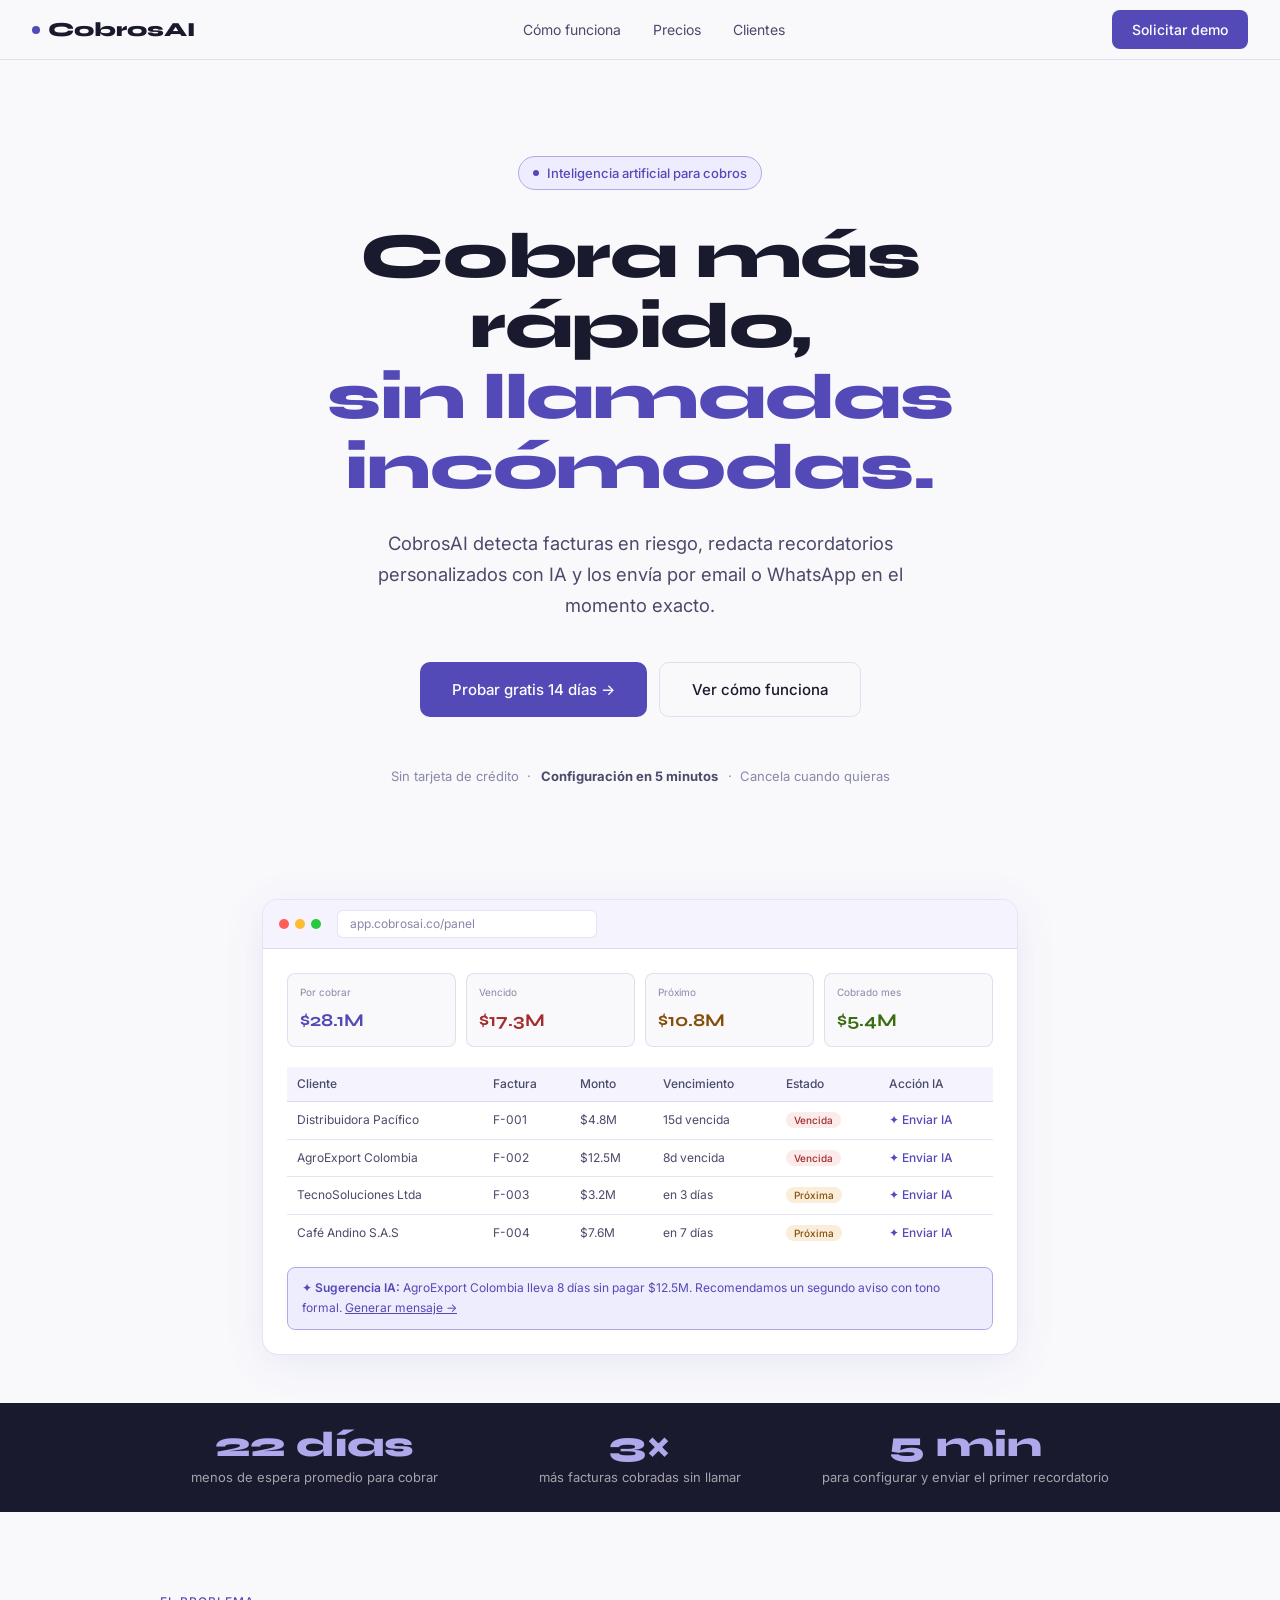
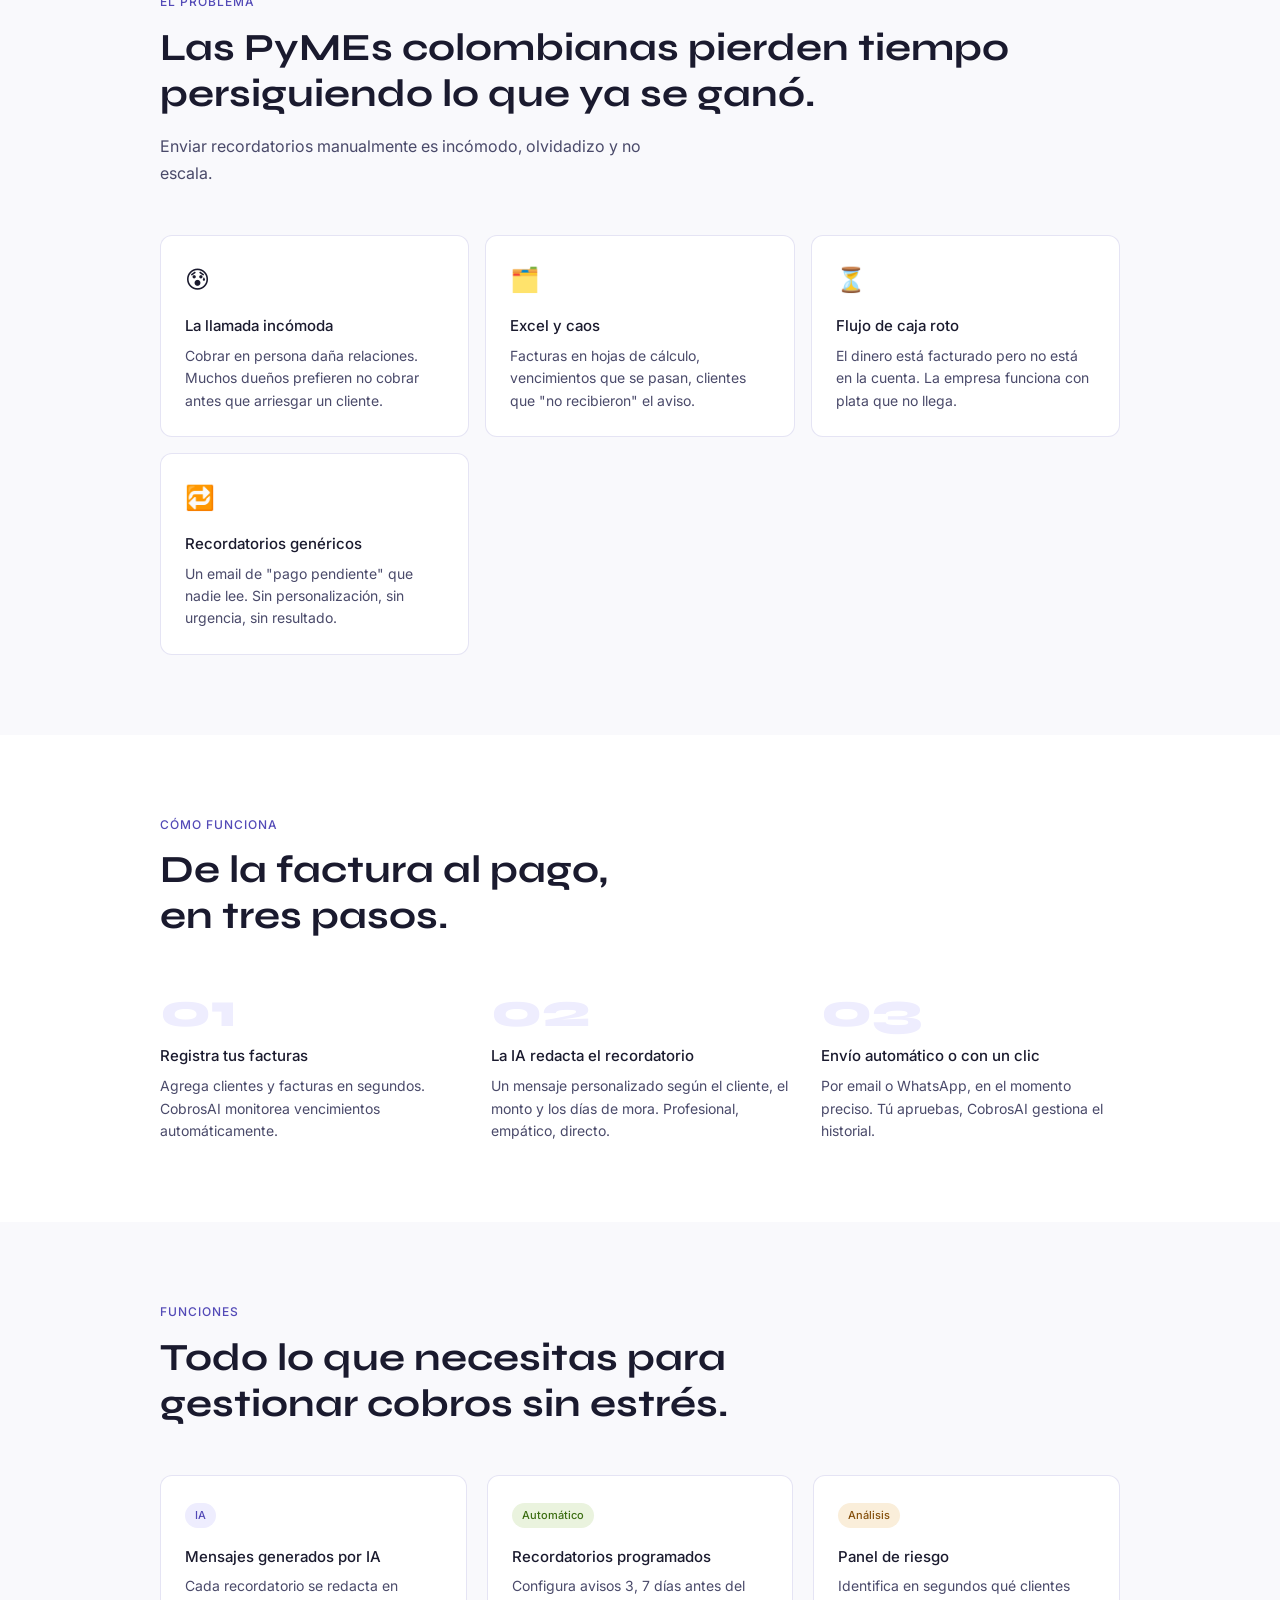
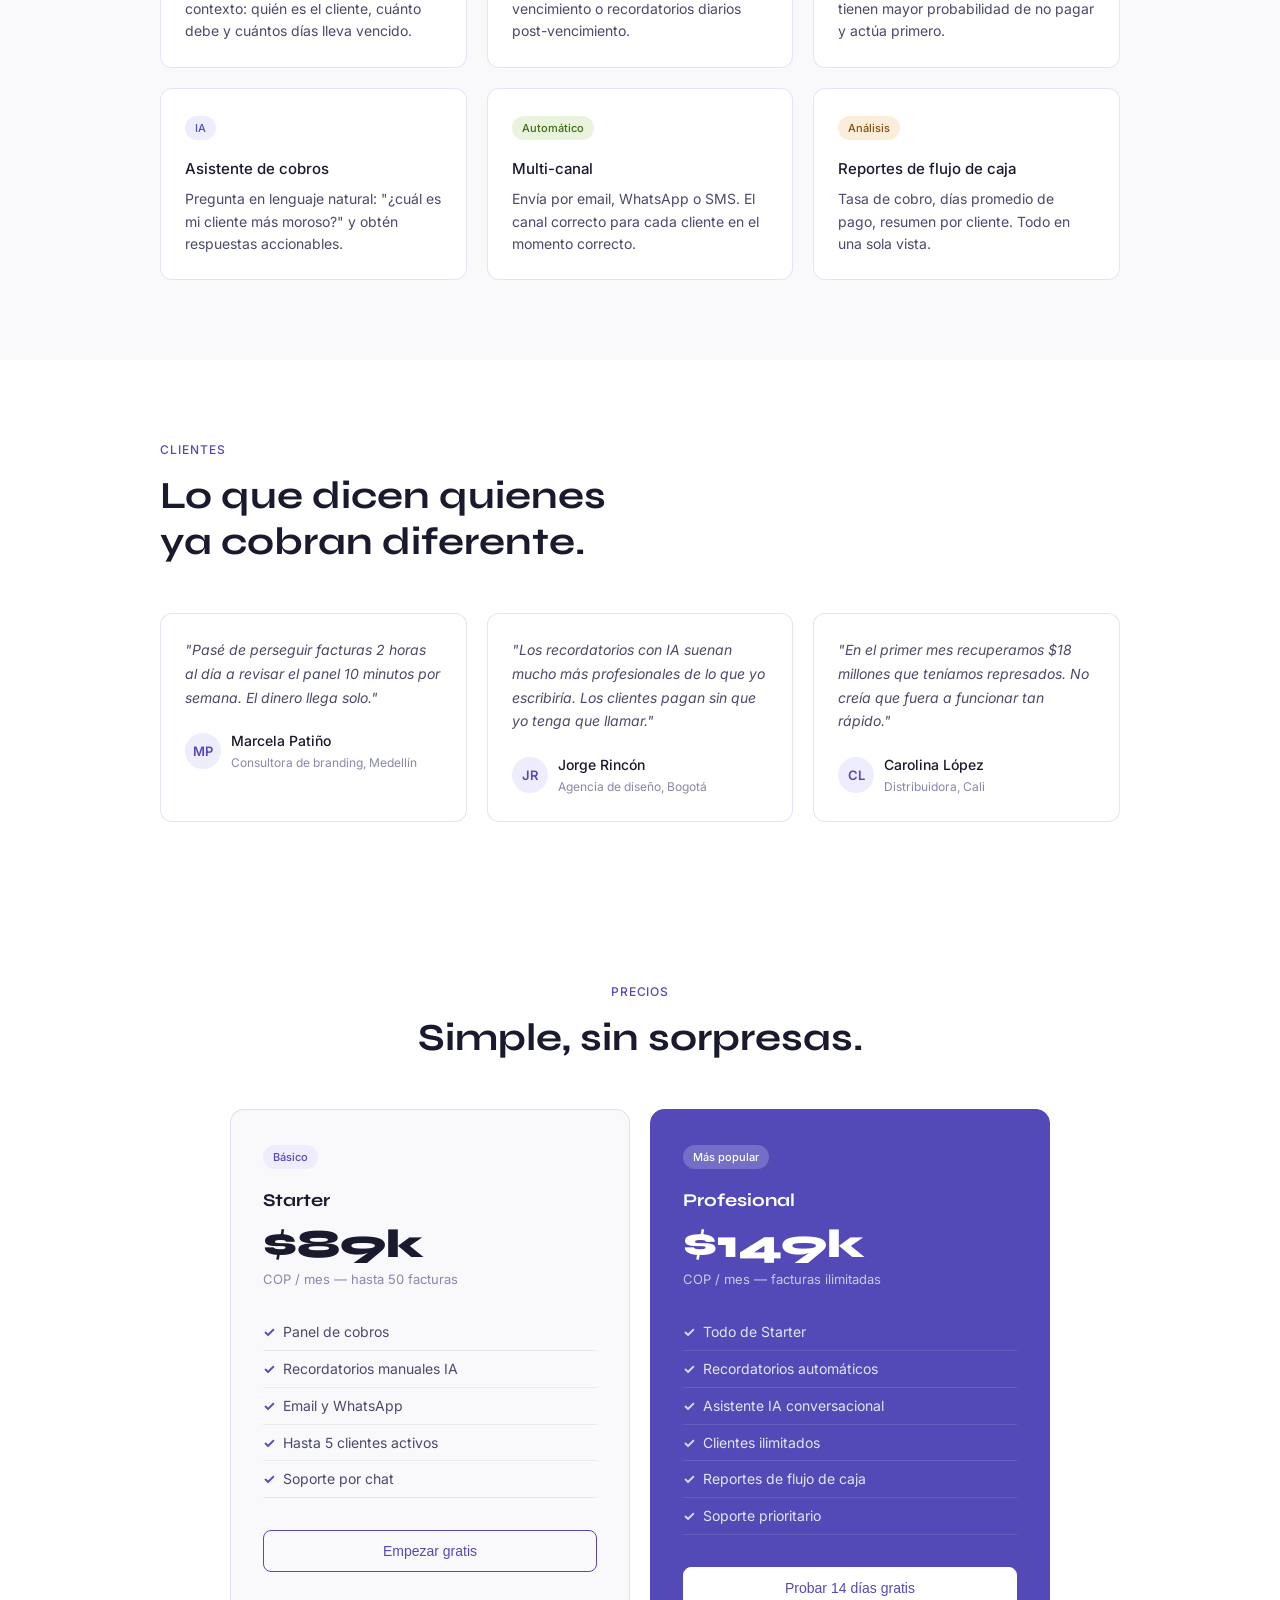
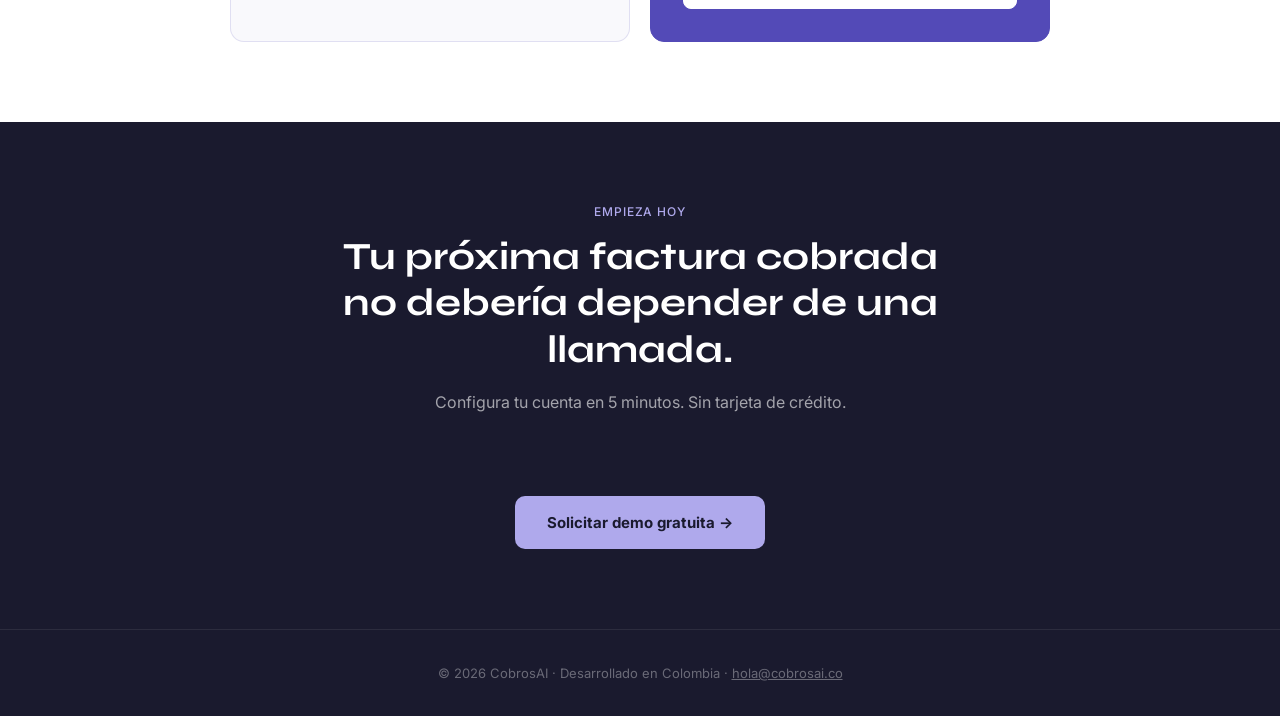
==== cobrosai-landing.html @ bd12a270 "Add files via upload" ====
<!DOCTYPE html>
<html lang="es">
<head>
<meta charset="UTF-8">
<meta name="viewport" content="width=device-width, initial-scale=1.0">
<title>CobrosAI — Cobra más rápido, sin llamadas incómodas</title>
<style>
  @import url('https://fonts.googleapis.com/css2?family=Syne:wght@400;700;800&family=Inter:wght@400;500&display=swap');

  :root {
    --ink: #1A1A2E;
    --ink-mid: #4A4A6A;
    --ink-light: #8888AA;
    --violet: #534AB7;
    --violet-light: #EEEDFE;
    --violet-mid: #AFA9EC;
    --danger: #A32D2D;
    --danger-light: #FCEBEB;
    --success: #3B6D11;
    --success-light: #EAF3DE;
    --warn: #854F0B;
    --warn-light: #FAEEDA;
    --bg: #F9F9FC;
    --white: #FFFFFF;
    --border: rgba(83,74,183,0.15);
  }

  *, *::before, *::after { box-sizing: border-box; margin: 0; padding: 0; }

  html { scroll-behavior: smooth; }

  body {
    font-family: 'Inter', system-ui, sans-serif;
    background: var(--bg);
    color: var(--ink);
    line-height: 1.7;
    font-size: 16px;
  }

  /* NAV */
  nav {
    position: sticky; top: 0; z-index: 50;
    background: rgba(249,249,252,0.92);
    backdrop-filter: blur(12px);
    border-bottom: 1px solid var(--border);
    padding: 0 2rem;
    display: flex; align-items: center; justify-content: space-between;
    height: 60px;
  }

  .nav-logo {
    font-family: 'Syne', sans-serif;
    font-weight: 800; font-size: 20px;
    color: var(--ink);
    display: flex; align-items: center; gap: 8px;
    text-decoration: none;
  }

  .nav-logo-dot {
    width: 8px; height: 8px;
    background: var(--violet);
    border-radius: 50%;
    display: inline-block;
  }

  .nav-links { display: flex; align-items: center; gap: 2rem; }
  .nav-links a { font-size: 14px; color: var(--ink-mid); text-decoration: none; transition: color .2s; }
  .nav-links a:hover { color: var(--violet); }

  .btn-nav {
    padding: 8px 20px;
    background: var(--violet);
    color: white;
    font-size: 14px; font-weight: 500;
    border: none; border-radius: 8px;
    cursor: pointer; text-decoration: none;
    transition: background .2s;
  }
  .btn-nav:hover { background: #3C3489; }

  /* HERO */
  .hero {
    max-width: 860px;
    margin: 0 auto;
    padding: 6rem 2rem 4rem;
    text-align: center;
  }

  .hero-eyebrow {
    display: inline-flex; align-items: center; gap: 8px;
    background: var(--violet-light);
    color: var(--violet);
    font-size: 13px; font-weight: 500;
    padding: 5px 14px;
    border-radius: 20px;
    margin-bottom: 2rem;
    border: 1px solid var(--violet-mid);
  }

  .hero-eyebrow span { width: 6px; height: 6px; background: var(--violet); border-radius: 50%; display: inline-block; }

  h1 {
    font-family: 'Syne', sans-serif;
    font-size: clamp(2.4rem, 5vw, 4rem);
    font-weight: 800;
    line-height: 1.1;
    color: var(--ink);
    margin-bottom: 1.5rem;
    letter-spacing: -0.02em;
  }

  h1 em {
    font-style: normal;
    color: var(--violet);
  }

  .hero-sub {
    font-size: 1.15rem;
    color: var(--ink-mid);
    max-width: 560px;
    margin: 0 auto 2.5rem;
    line-height: 1.7;
  }

  .hero-cta {
    display: flex; gap: 12px; justify-content: center; flex-wrap: wrap;
    margin-bottom: 3rem;
  }

  .btn-primary {
    padding: 14px 32px;
    background: var(--violet);
    color: white;
    font-size: 15px; font-weight: 500;
    border: none; border-radius: 10px;
    cursor: pointer; text-decoration: none;
    transition: background .2s, transform .1s;
    display: inline-flex; align-items: center; gap: 8px;
  }
  .btn-primary:hover { background: #3C3489; transform: translateY(-1px); }

  .btn-secondary {
    padding: 14px 32px;
    background: transparent;
    color: var(--ink);
    font-size: 15px; font-weight: 500;
    border: 1px solid var(--border);
    border-radius: 10px;
    cursor: pointer; text-decoration: none;
    transition: background .2s;
  }
  .btn-secondary:hover { background: var(--white); }

  .hero-social {
    font-size: 13px; color: var(--ink-light);
    display: flex; align-items: center; justify-content: center; gap: 6px;
  }

  .hero-social strong { color: var(--ink-mid); }

  /* STAT BAR */
  .stat-bar {
    background: var(--ink);
    color: white;
    padding: 1.5rem 2rem;
  }

  .stat-bar-inner {
    max-width: 960px; margin: 0 auto;
    display: grid; grid-template-columns: repeat(3, 1fr);
    gap: 1rem; text-align: center;
  }

  .stat-item {}

  .stat-number {
    font-family: 'Syne', sans-serif;
    font-size: 2.2rem; font-weight: 800;
    color: var(--violet-mid);
    line-height: 1;
  }

  .stat-label {
    font-size: 13px;
    color: rgba(255,255,255,0.6);
    margin-top: 4px;
  }

  /* PROBLEM */
  .section { padding: 5rem 2rem; }
  .section-inner { max-width: 960px; margin: 0 auto; }

  .section-tag {
    font-size: 12px; font-weight: 500;
    color: var(--violet);
    letter-spacing: .08em;
    text-transform: uppercase;
    margin-bottom: .75rem;
  }

  h2 {
    font-family: 'Syne', sans-serif;
    font-size: clamp(1.6rem, 3vw, 2.4rem);
    font-weight: 700; line-height: 1.2;
    color: var(--ink);
    margin-bottom: 1rem;
  }

  .section-sub {
    font-size: 1rem; color: var(--ink-mid);
    max-width: 520px;
    margin-bottom: 3rem;
  }

  .pain-grid {
    display: grid;
    grid-template-columns: repeat(auto-fit, minmax(260px, 1fr));
    gap: 1rem;
  }

  .pain-card {
    background: var(--white);
    border: 1px solid var(--border);
    border-radius: 12px;
    padding: 1.5rem;
  }

  .pain-icon {
    font-size: 1.5rem;
    margin-bottom: .75rem;
  }

  .pain-title {
    font-weight: 500; font-size: 15px;
    margin-bottom: .4rem;
  }

  .pain-text { font-size: 14px; color: var(--ink-mid); line-height: 1.6; }

  /* HOW IT WORKS */
  .how-bg { background: var(--white); }

  .steps {
    display: grid;
    grid-template-columns: repeat(auto-fit, minmax(200px, 1fr));
    gap: 2rem;
    counter-reset: step;
    margin-top: 3rem;
  }

  .step { position: relative; }

  .step-num {
    font-family: 'Syne', sans-serif;
    font-size: 3rem; font-weight: 800;
    color: var(--violet-light);
    line-height: 1;
    margin-bottom: .5rem;
  }

  .step-title {
    font-weight: 500; font-size: 15px;
    margin-bottom: .4rem;
  }

  .step-text { font-size: 14px; color: var(--ink-mid); line-height: 1.6; }

  /* FEATURES */
  .feature-grid {
    display: grid;
    grid-template-columns: repeat(auto-fit, minmax(280px, 1fr));
    gap: 1.25rem;
    margin-top: 3rem;
  }

  .feature-card {
    background: var(--white);
    border: 1px solid var(--border);
    border-radius: 12px;
    padding: 1.5rem;
    transition: border-color .2s;
  }

  .feature-card:hover { border-color: var(--violet-mid); }

  .feature-tag {
    display: inline-block;
    font-size: 11px; font-weight: 500;
    padding: 3px 10px;
    border-radius: 20px;
    margin-bottom: 1rem;
  }

  .tag-ai { background: var(--violet-light); color: var(--violet); }
  .tag-auto { background: var(--success-light); color: var(--success); }
  .tag-data { background: var(--warn-light); color: var(--warn); }

  .feature-title { font-weight: 500; font-size: 15px; margin-bottom: .4rem; }
  .feature-text { font-size: 14px; color: var(--ink-mid); line-height: 1.6; }

  /* PRICING */
  .pricing-bg { background: var(--white); }

  .pricing-grid {
    display: grid;
    grid-template-columns: repeat(auto-fit, minmax(260px, 1fr));
    gap: 1.25rem;
    max-width: 820px;
    margin: 3rem auto 0;
  }

  .price-card {
    background: var(--bg);
    border: 1px solid var(--border);
    border-radius: 14px;
    padding: 2rem;
  }

  .price-card.featured {
    background: var(--violet);
    border-color: var(--violet);
    color: white;
  }

  .price-badge {
    font-size: 11px; font-weight: 500;
    background: var(--violet-light);
    color: var(--violet);
    padding: 3px 10px;
    border-radius: 20px;
    display: inline-block;
    margin-bottom: 1rem;
  }

  .price-card.featured .price-badge {
    background: rgba(255,255,255,0.2);
    color: white;
  }

  .price-name { font-family: 'Syne', sans-serif; font-weight: 700; font-size: 18px; margin-bottom: .5rem; }

  .price-amount {
    font-family: 'Syne', sans-serif;
    font-size: 2.5rem; font-weight: 800;
    line-height: 1; margin-bottom: .25rem;
  }

  .price-period { font-size: 13px; color: var(--ink-light); margin-bottom: 1.5rem; }
  .price-card.featured .price-period { color: rgba(255,255,255,0.7); }

  .price-features { list-style: none; margin-bottom: 2rem; }
  .price-features li {
    font-size: 14px; padding: 6px 0;
    border-bottom: 1px solid rgba(0,0,0,0.06);
    display: flex; align-items: center; gap: 8px;
    color: var(--ink-mid);
  }
  .price-card.featured .price-features li { color: rgba(255,255,255,0.85); border-color: rgba(255,255,255,0.1); }
  .price-features li::before { content: "✓"; color: var(--violet); font-weight: 700; }
  .price-card.featured .price-features li::before { color: rgba(255,255,255,0.8); }

  .btn-price {
    width: 100%;
    padding: 12px;
    font-size: 14px; font-weight: 500;
    border-radius: 8px;
    border: 1px solid var(--violet);
    background: transparent;
    color: var(--violet);
    cursor: pointer;
    transition: all .2s;
  }
  .btn-price:hover { background: var(--violet); color: white; }
  .price-card.featured .btn-price {
    background: white; color: var(--violet);
    border-color: white;
  }
  .price-card.featured .btn-price:hover { background: var(--violet-light); }

  /* TESTIMONIALS */
  .testi-grid {
    display: grid;
    grid-template-columns: repeat(auto-fit, minmax(280px, 1fr));
    gap: 1.25rem;
    margin-top: 3rem;
  }

  .testi-card {
    background: var(--white);
    border: 1px solid var(--border);
    border-radius: 12px;
    padding: 1.5rem;
  }

  .testi-text {
    font-size: 14px;
    color: var(--ink-mid);
    line-height: 1.7;
    margin-bottom: 1.25rem;
    font-style: italic;
  }

  .testi-author { display: flex; align-items: center; gap: 10px; }

  .testi-avatar {
    width: 36px; height: 36px;
    border-radius: 50%;
    background: var(--violet-light);
    color: var(--violet);
    display: flex; align-items: center; justify-content: center;
    font-size: 13px; font-weight: 600;
    flex-shrink: 0;
  }

  .testi-name { font-size: 14px; font-weight: 500; }
  .testi-role { font-size: 12px; color: var(--ink-light); }

  /* CTA FINAL */
  .cta-section {
    background: var(--ink);
    color: white;
    text-align: center;
    padding: 5rem 2rem;
  }

  .cta-section h2 { color: white; }

  .cta-section .section-sub { color: rgba(255,255,255,0.6); max-width: 480px; margin-left: auto; margin-right: auto; }

  .cta-section .btn-primary {
    background: var(--violet-mid);
    color: var(--ink);
    font-weight: 700;
    margin-top: 2rem;
  }

  .cta-section .btn-primary:hover { background: white; }

  /* FOOTER */
  footer {
    background: var(--ink);
    border-top: 1px solid rgba(255,255,255,0.08);
    padding: 2rem;
    text-align: center;
    font-size: 13px;
    color: rgba(255,255,255,0.35);
  }

  /* DASHBOARD PREVIEW */
  .preview-box {
    background: var(--white);
    border: 1px solid var(--border);
    border-radius: 16px;
    overflow: hidden;
    margin: 3rem auto 0;
    max-width: 780px;
    box-shadow: 0 8px 40px rgba(83,74,183,0.10);
  }

  .preview-topbar {
    background: #F4F3FE;
    padding: 10px 16px;
    display: flex; gap: 6px; align-items: center;
    border-bottom: 1px solid var(--border);
  }

  .dot { width: 10px; height: 10px; border-radius: 50%; }
  .dot-r { background: #FF5F57; }
  .dot-y { background: #FEBC2E; }
  .dot-g { background: #28C840; }

  .preview-url {
    margin-left: 10px;
    background: white;
    border: 1px solid var(--border);
    border-radius: 6px;
    padding: 3px 12px;
    font-size: 12px;
    color: var(--ink-light);
    flex: 1; max-width: 260px;
  }

  .preview-body { padding: 1.5rem; }

  .preview-metrics {
    display: grid; grid-template-columns: repeat(4, 1fr); gap: 10px; margin-bottom: 1.25rem;
  }

  .pm {
    background: #F9F9FC;
    border: 1px solid var(--border);
    border-radius: 8px;
    padding: 10px 12px;
  }

  .pm-label { font-size: 10px; color: var(--ink-light); margin-bottom: 4px; }
  .pm-value { font-size: 18px; font-weight: 700; font-family: 'Syne', sans-serif; }

  .pm-value.v { color: var(--danger); }
  .pm-value.w { color: var(--warn); }
  .pm-value.s { color: var(--success); }
  .pm-value.p { color: var(--violet); }

  .preview-table { width: 100%; border-collapse: collapse; font-size: 12px; }
  .preview-table th { background: #F4F3FE; padding: 7px 10px; text-align: left; font-weight: 500; color: var(--ink-mid); border-bottom: 1px solid var(--border); }
  .preview-table td { padding: 8px 10px; border-bottom: 1px solid var(--border); color: var(--ink-mid); }
  .preview-table tr:last-child td { border-bottom: none; }

  .pbadge { padding: 2px 8px; border-radius: 20px; font-size: 10px; font-weight: 500; }
  .pbadge.r { background: var(--danger-light); color: var(--danger); }
  .pbadge.w { background: var(--warn-light); color: var(--warn); }
  .pbadge.s { background: var(--success-light); color: var(--success); }
  .pbadge.v { background: var(--violet-light); color: var(--violet); }

  .preview-ai {
    margin-top: 1rem;
    background: var(--violet-light);
    border: 1px solid var(--violet-mid);
    border-radius: 8px;
    padding: 10px 14px;
    font-size: 12px;
    color: var(--violet);
  }

  .preview-ai strong { font-weight: 600; }

  @media (max-width: 600px) {
    .nav-links { display: none; }
    .preview-metrics { grid-template-columns: repeat(2, 1fr); }
    .stat-bar-inner { grid-template-columns: 1fr; gap: 2rem; }
  }
</style>
</head>
<body>

<nav>
  <a href="#" class="nav-logo"><span class="nav-logo-dot"></span> CobrosAI</a>
  <div class="nav-links">
    <a href="#como-funciona">Cómo funciona</a>
    <a href="#precios">Precios</a>
    <a href="#testimonios">Clientes</a>
  </div>
  <a href="#demo" class="btn-nav">Solicitar demo</a>
</nav>

<section class="hero">
  <div class="hero-eyebrow"><span></span> Inteligencia artificial para cobros</div>
  <h1>Cobra más rápido,<br><em>sin llamadas incómodas.</em></h1>
  <p class="hero-sub">CobrosAI detecta facturas en riesgo, redacta recordatorios personalizados con IA y los envía por email o WhatsApp en el momento exacto.</p>
  <div class="hero-cta">
    <a href="#demo" class="btn-primary">Probar gratis 14 días →</a>
    <a href="#como-funciona" class="btn-secondary">Ver cómo funciona</a>
  </div>
  <div class="hero-social">Sin tarjeta de crédito &nbsp;·&nbsp; <strong>Configuración en 5 minutos</strong> &nbsp;·&nbsp; Cancela cuando quieras</div>
</section>

<!-- DASHBOARD PREVIEW -->
<div style="max-width:820px;margin:0 auto;padding:0 2rem 3rem;">
  <div class="preview-box">
    <div class="preview-topbar">
      <div class="dot dot-r"></div>
      <div class="dot dot-y"></div>
      <div class="dot dot-g"></div>
      <div class="preview-url">app.cobrosai.co/panel</div>
    </div>
    <div class="preview-body">
      <div class="preview-metrics">
        <div class="pm"><div class="pm-label">Por cobrar</div><div class="pm-value p">$28.1M</div></div>
        <div class="pm"><div class="pm-label">Vencido</div><div class="pm-value v">$17.3M</div></div>
        <div class="pm"><div class="pm-label">Próximo</div><div class="pm-value w">$10.8M</div></div>
        <div class="pm"><div class="pm-label">Cobrado mes</div><div class="pm-value s">$5.4M</div></div>
      </div>
      <table class="preview-table">
        <thead><tr><th>Cliente</th><th>Factura</th><th>Monto</th><th>Vencimiento</th><th>Estado</th><th>Acción IA</th></tr></thead>
        <tbody>
          <tr><td>Distribuidora Pacífico</td><td>F-001</td><td>$4.8M</td><td>15d vencida</td><td><span class="pbadge r">Vencida</span></td><td style="color:#534AB7;font-weight:500">✦ Enviar IA</td></tr>
          <tr><td>AgroExport Colombia</td><td>F-002</td><td>$12.5M</td><td>8d vencida</td><td><span class="pbadge r">Vencida</span></td><td style="color:#534AB7;font-weight:500">✦ Enviar IA</td></tr>
          <tr><td>TecnoSoluciones Ltda</td><td>F-003</td><td>$3.2M</td><td>en 3 días</td><td><span class="pbadge w">Próxima</span></td><td style="color:#534AB7;font-weight:500">✦ Enviar IA</td></tr>
          <tr><td>Café Andino S.A.S</td><td>F-004</td><td>$7.6M</td><td>en 7 días</td><td><span class="pbadge w">Próxima</span></td><td style="color:#534AB7;font-weight:500">✦ Enviar IA</td></tr>
        </tbody>
      </table>
      <div class="preview-ai"><strong>✦ Sugerencia IA:</strong> AgroExport Colombia lleva 8 días sin pagar $12.5M. Recomendamos un segundo aviso con tono formal. <span style="text-decoration:underline;cursor:pointer">Generar mensaje →</span></div>
    </div>
  </div>
</div>

<!-- STAT BAR -->
<div class="stat-bar">
  <div class="stat-bar-inner">
    <div class="stat-item">
      <div class="stat-number">22 días</div>
      <div class="stat-label">menos de espera promedio para cobrar</div>
    </div>
    <div class="stat-item">
      <div class="stat-number">3×</div>
      <div class="stat-label">más facturas cobradas sin llamar</div>
    </div>
    <div class="stat-item">
      <div class="stat-number">5 min</div>
      <div class="stat-label">para configurar y enviar el primer recordatorio</div>
    </div>
  </div>
</div>

<!-- PROBLEMA -->
<section class="section">
  <div class="section-inner">
    <div class="section-tag">El problema</div>
    <h2>Las PyMEs colombianas pierden tiempo<br>persiguiendo lo que ya se ganó.</h2>
    <p class="section-sub">Enviar recordatorios manualmente es incómodo, olvidadizo y no escala.</p>
    <div class="pain-grid">
      <div class="pain-card">
        <div class="pain-icon">😰</div>
        <div class="pain-title">La llamada incómoda</div>
        <div class="pain-text">Cobrar en persona daña relaciones. Muchos dueños prefieren no cobrar antes que arriesgar un cliente.</div>
      </div>
      <div class="pain-card">
        <div class="pain-icon">🗂️</div>
        <div class="pain-title">Excel y caos</div>
        <div class="pain-text">Facturas en hojas de cálculo, vencimientos que se pasan, clientes que "no recibieron" el aviso.</div>
      </div>
      <div class="pain-card">
        <div class="pain-icon">⏳</div>
        <div class="pain-title">Flujo de caja roto</div>
        <div class="pain-text">El dinero está facturado pero no está en la cuenta. La empresa funciona con plata que no llega.</div>
      </div>
      <div class="pain-card">
        <div class="pain-icon">🔁</div>
        <div class="pain-title">Recordatorios genéricos</div>
        <div class="pain-text">Un email de "pago pendiente" que nadie lee. Sin personalización, sin urgencia, sin resultado.</div>
      </div>
    </div>
  </div>
</section>

<!-- CÓMO FUNCIONA -->
<section class="section how-bg" id="como-funciona">
  <div class="section-inner">
    <div class="section-tag">Cómo funciona</div>
    <h2>De la factura al pago,<br>en tres pasos.</h2>
    <div class="steps">
      <div class="step">
        <div class="step-num">01</div>
        <div class="step-title">Registra tus facturas</div>
        <div class="step-text">Agrega clientes y facturas en segundos. CobrosAI monitorea vencimientos automáticamente.</div>
      </div>
      <div class="step">
        <div class="step-num">02</div>
        <div class="step-title">La IA redacta el recordatorio</div>
        <div class="step-text">Un mensaje personalizado según el cliente, el monto y los días de mora. Profesional, empático, directo.</div>
      </div>
      <div class="step">
        <div class="step-num">03</div>
        <div class="step-title">Envío automático o con un clic</div>
        <div class="step-text">Por email o WhatsApp, en el momento preciso. Tú apruebas, CobrosAI gestiona el historial.</div>
      </div>
    </div>
  </div>
</section>

<!-- FEATURES -->
<section class="section">
  <div class="section-inner">
    <div class="section-tag">Funciones</div>
    <h2>Todo lo que necesitas para<br>gestionar cobros sin estrés.</h2>
    <div class="feature-grid">
      <div class="feature-card">
        <span class="feature-tag tag-ai">IA</span>
        <div class="feature-title">Mensajes generados por IA</div>
        <div class="feature-text">Cada recordatorio se redacta en contexto: quién es el cliente, cuánto debe y cuántos días lleva vencido.</div>
      </div>
      <div class="feature-card">
        <span class="feature-tag tag-auto">Automático</span>
        <div class="feature-title">Recordatorios programados</div>
        <div class="feature-text">Configura avisos 3, 7 días antes del vencimiento o recordatorios diarios post-vencimiento.</div>
      </div>
      <div class="feature-card">
        <span class="feature-tag tag-data">Análisis</span>
        <div class="feature-title">Panel de riesgo</div>
        <div class="feature-text">Identifica en segundos qué clientes tienen mayor probabilidad de no pagar y actúa primero.</div>
      </div>
      <div class="feature-card">
        <span class="feature-tag tag-ai">IA</span>
        <div class="feature-title">Asistente de cobros</div>
        <div class="feature-text">Pregunta en lenguaje natural: "¿cuál es mi cliente más moroso?" y obtén respuestas accionables.</div>
      </div>
      <div class="feature-card">
        <span class="feature-tag tag-auto">Automático</span>
        <div class="feature-title">Multi-canal</div>
        <div class="feature-text">Envía por email, WhatsApp o SMS. El canal correcto para cada cliente en el momento correcto.</div>
      </div>
      <div class="feature-card">
        <span class="feature-tag tag-data">Análisis</span>
        <div class="feature-title">Reportes de flujo de caja</div>
        <div class="feature-text">Tasa de cobro, días promedio de pago, resumen por cliente. Todo en una sola vista.</div>
      </div>
    </div>
  </div>
</section>

<!-- TESTIMONIALS -->
<section class="section how-bg" id="testimonios">
  <div class="section-inner">
    <div class="section-tag">Clientes</div>
    <h2>Lo que dicen quienes<br>ya cobran diferente.</h2>
    <div class="testi-grid">
      <div class="testi-card">
        <div class="testi-text">"Pasé de perseguir facturas 2 horas al día a revisar el panel 10 minutos por semana. El dinero llega solo."</div>
        <div class="testi-author">
          <div class="testi-avatar">MP</div>
          <div>
            <div class="testi-name">Marcela Patiño</div>
            <div class="testi-role">Consultora de branding, Medellín</div>
          </div>
        </div>
      </div>
      <div class="testi-card">
        <div class="testi-text">"Los recordatorios con IA suenan mucho más profesionales de lo que yo escribiría. Los clientes pagan sin que yo tenga que llamar."</div>
        <div class="testi-author">
          <div class="testi-avatar">JR</div>
          <div>
            <div class="testi-name">Jorge Rincón</div>
            <div class="testi-role">Agencia de diseño, Bogotá</div>
          </div>
        </div>
      </div>
      <div class="testi-card">
        <div class="testi-text">"En el primer mes recuperamos $18 millones que teníamos represados. No creía que fuera a funcionar tan rápido."</div>
        <div class="testi-author">
          <div class="testi-avatar">CL</div>
          <div>
            <div class="testi-name">Carolina López</div>
            <div class="testi-role">Distribuidora, Cali</div>
          </div>
        </div>
      </div>
    </div>
  </div>
</section>

<!-- PRECIOS -->
<section class="section pricing-bg" id="precios">
  <div class="section-inner">
    <div class="section-tag" style="text-align:center">Precios</div>
    <h2 style="text-align:center">Simple, sin sorpresas.</h2>
    <div class="pricing-grid">
      <div class="price-card">
        <div class="price-badge">Básico</div>
        <div class="price-name">Starter</div>
        <div class="price-amount">$89k</div>
        <div class="price-period">COP / mes — hasta 50 facturas</div>
        <ul class="price-features">
          <li>Panel de cobros</li>
          <li>Recordatorios manuales IA</li>
          <li>Email y WhatsApp</li>
          <li>Hasta 5 clientes activos</li>
          <li>Soporte por chat</li>
        </ul>
        <button class="btn-price">Empezar gratis</button>
      </div>
      <div class="price-card featured">
        <div class="price-badge">Más popular</div>
        <div class="price-name">Profesional</div>
        <div class="price-amount">$149k</div>
        <div class="price-period">COP / mes — facturas ilimitadas</div>
        <ul class="price-features">
          <li>Todo de Starter</li>
          <li>Recordatorios automáticos</li>
          <li>Asistente IA conversacional</li>
          <li>Clientes ilimitados</li>
          <li>Reportes de flujo de caja</li>
          <li>Soporte prioritario</li>
        </ul>
        <button class="btn-price">Probar 14 días gratis</button>
      </div>
    </div>
  </div>
</section>

<!-- CTA FINAL -->
<section class="cta-section" id="demo">
  <div style="max-width:600px;margin:0 auto">
    <div class="section-tag" style="color:var(--violet-mid)">Empieza hoy</div>
    <h2>Tu próxima factura cobrada<br>no debería depender de una llamada.</h2>
    <p class="section-sub">Configura tu cuenta en 5 minutos. Sin tarjeta de crédito.</p>
    <a href="mailto:hola@cobrosai.co?subject=Solicitud de demo CobrosAI" class="btn-primary" style="margin-top:2rem;display:inline-flex">Solicitar demo gratuita →</a>
  </div>
</section>

<footer>
  &copy; 2026 CobrosAI · Desarrollado en Colombia · <a href="mailto:hola@cobrosai.co" style="color:inherit">hola@cobrosai.co</a>
</footer>

</body>
</html>
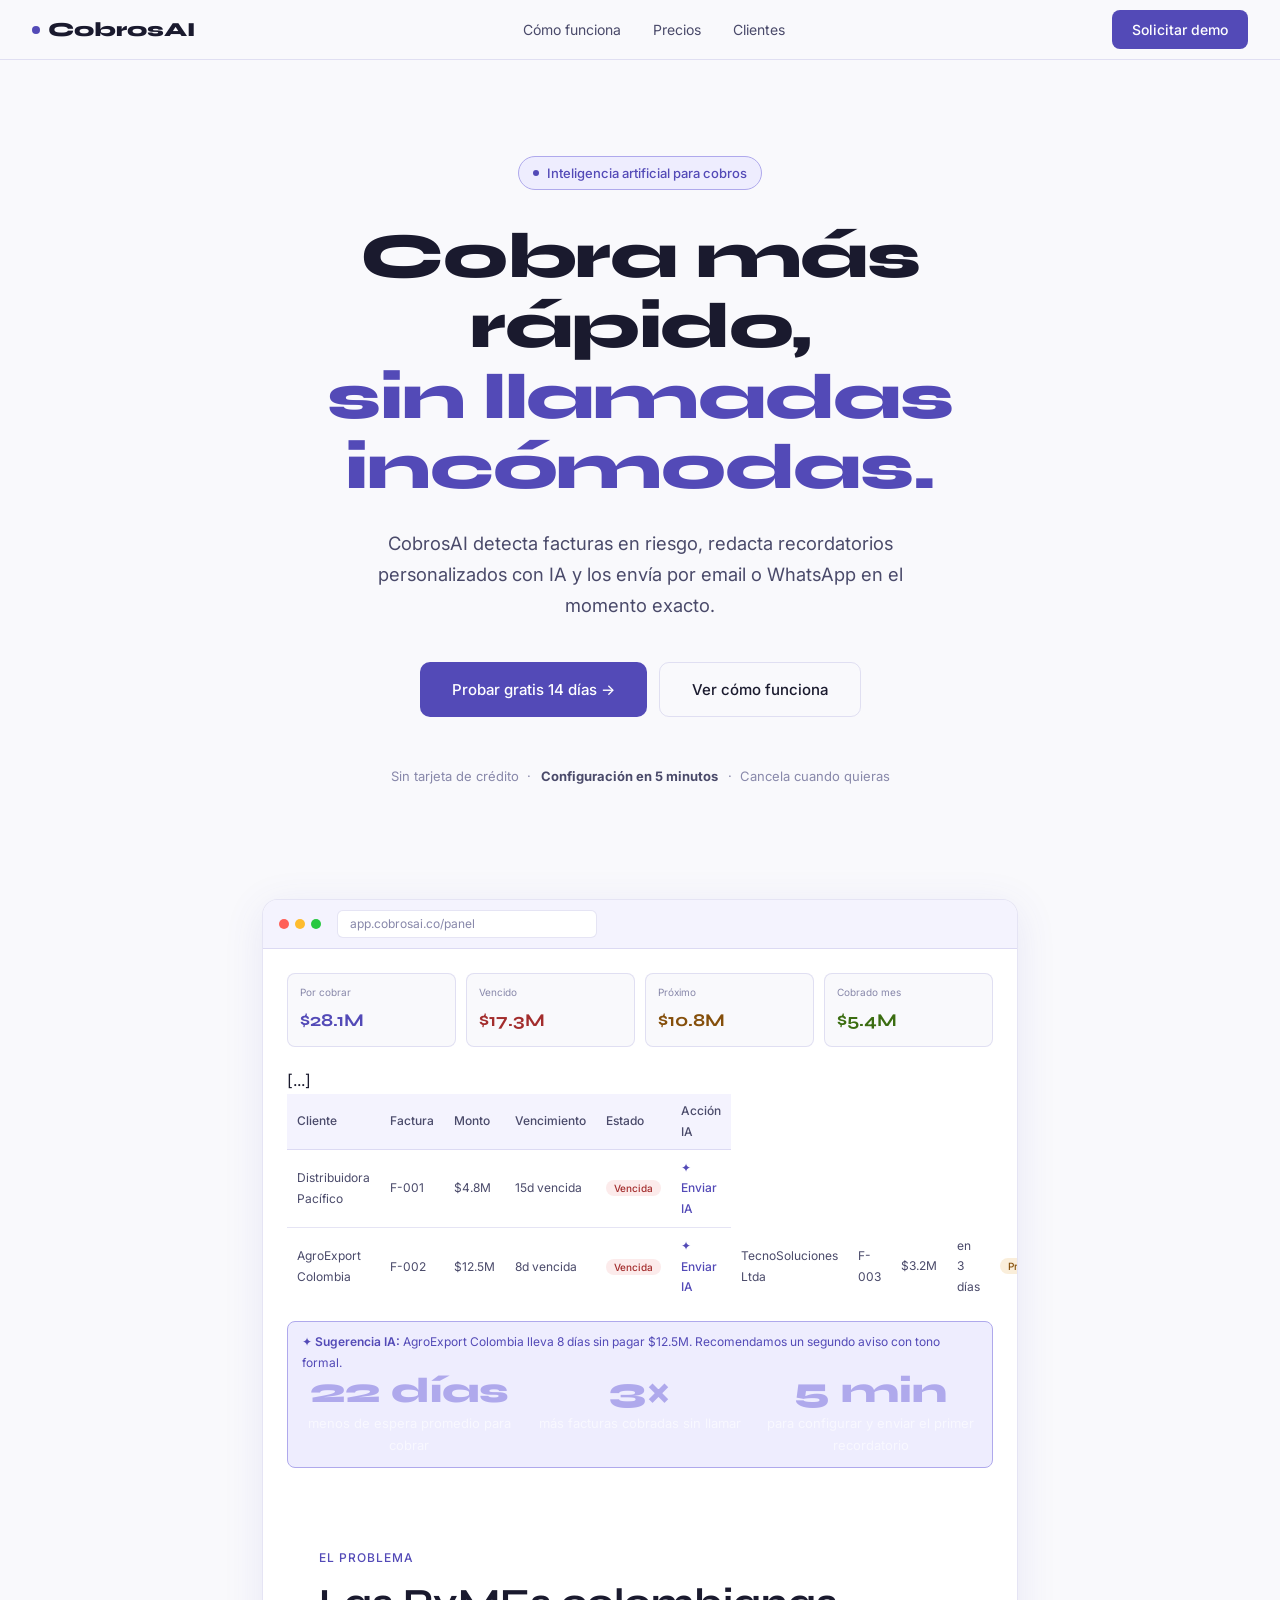
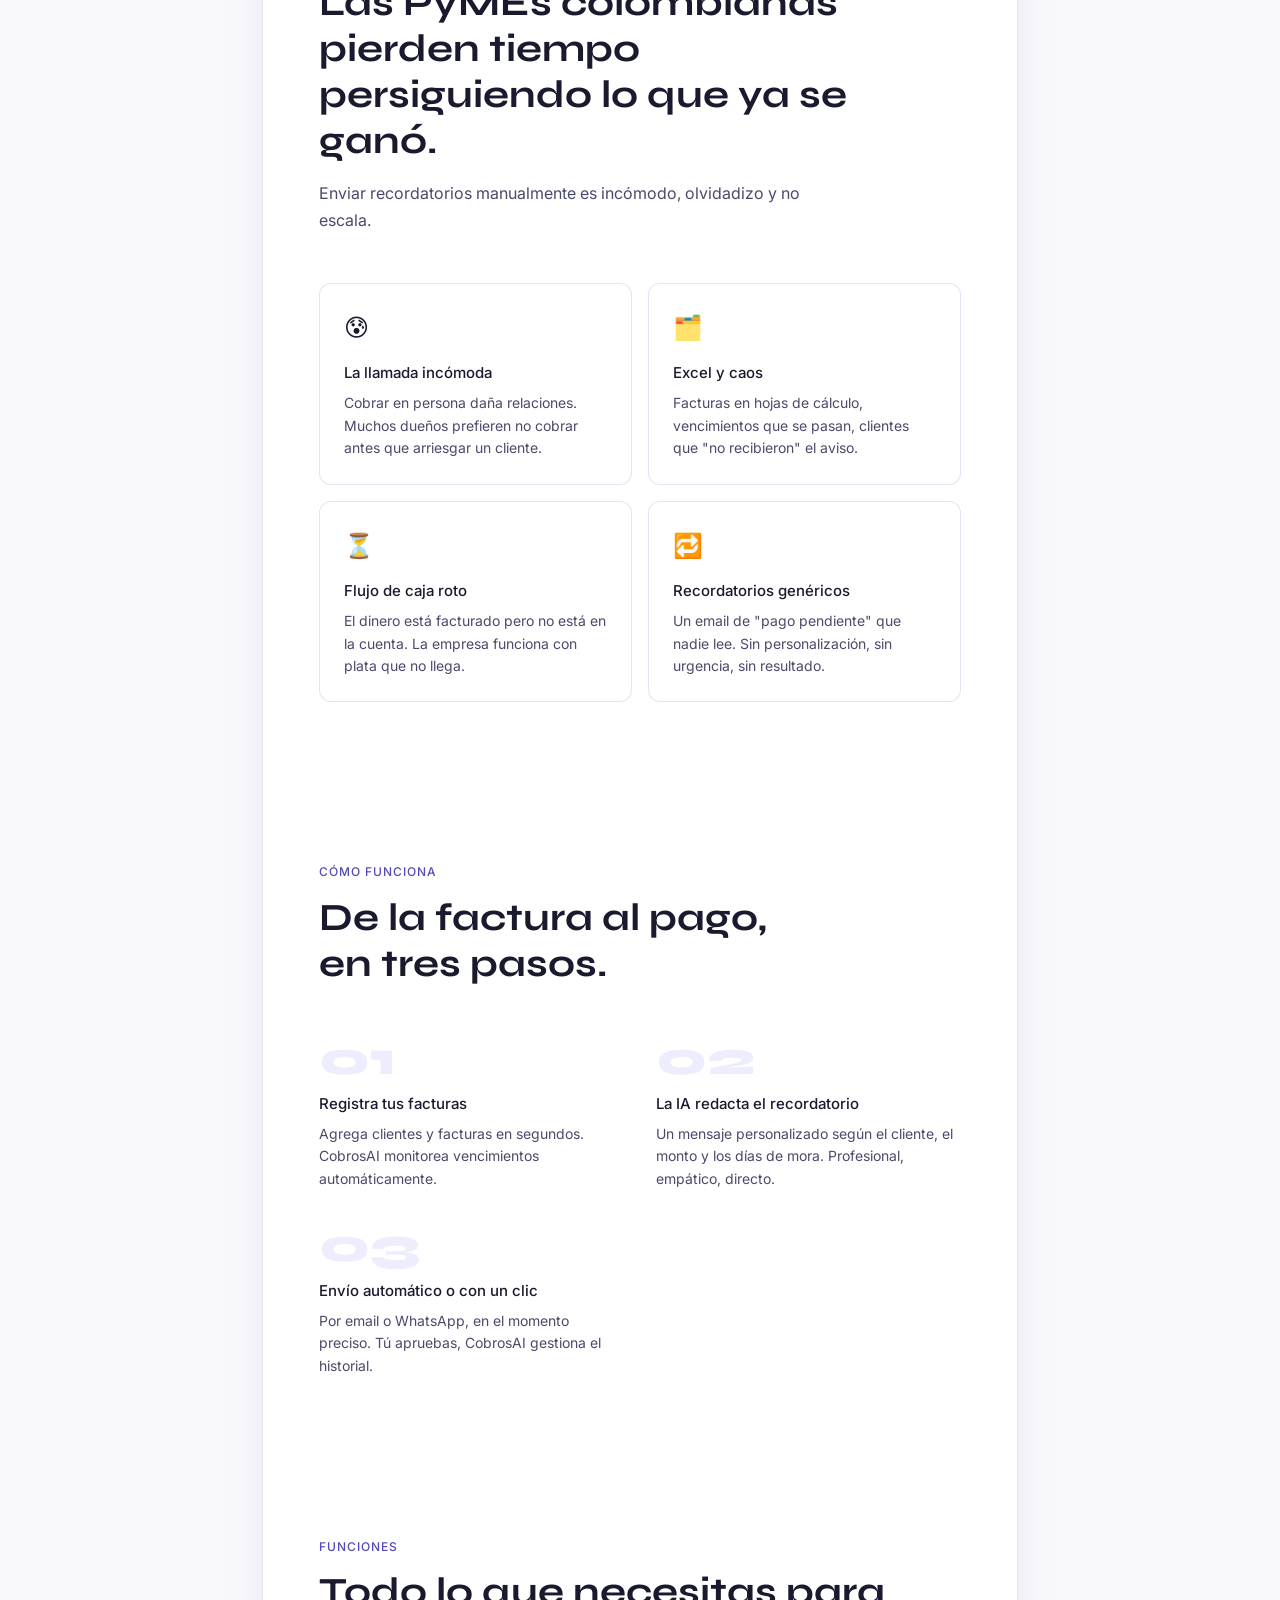
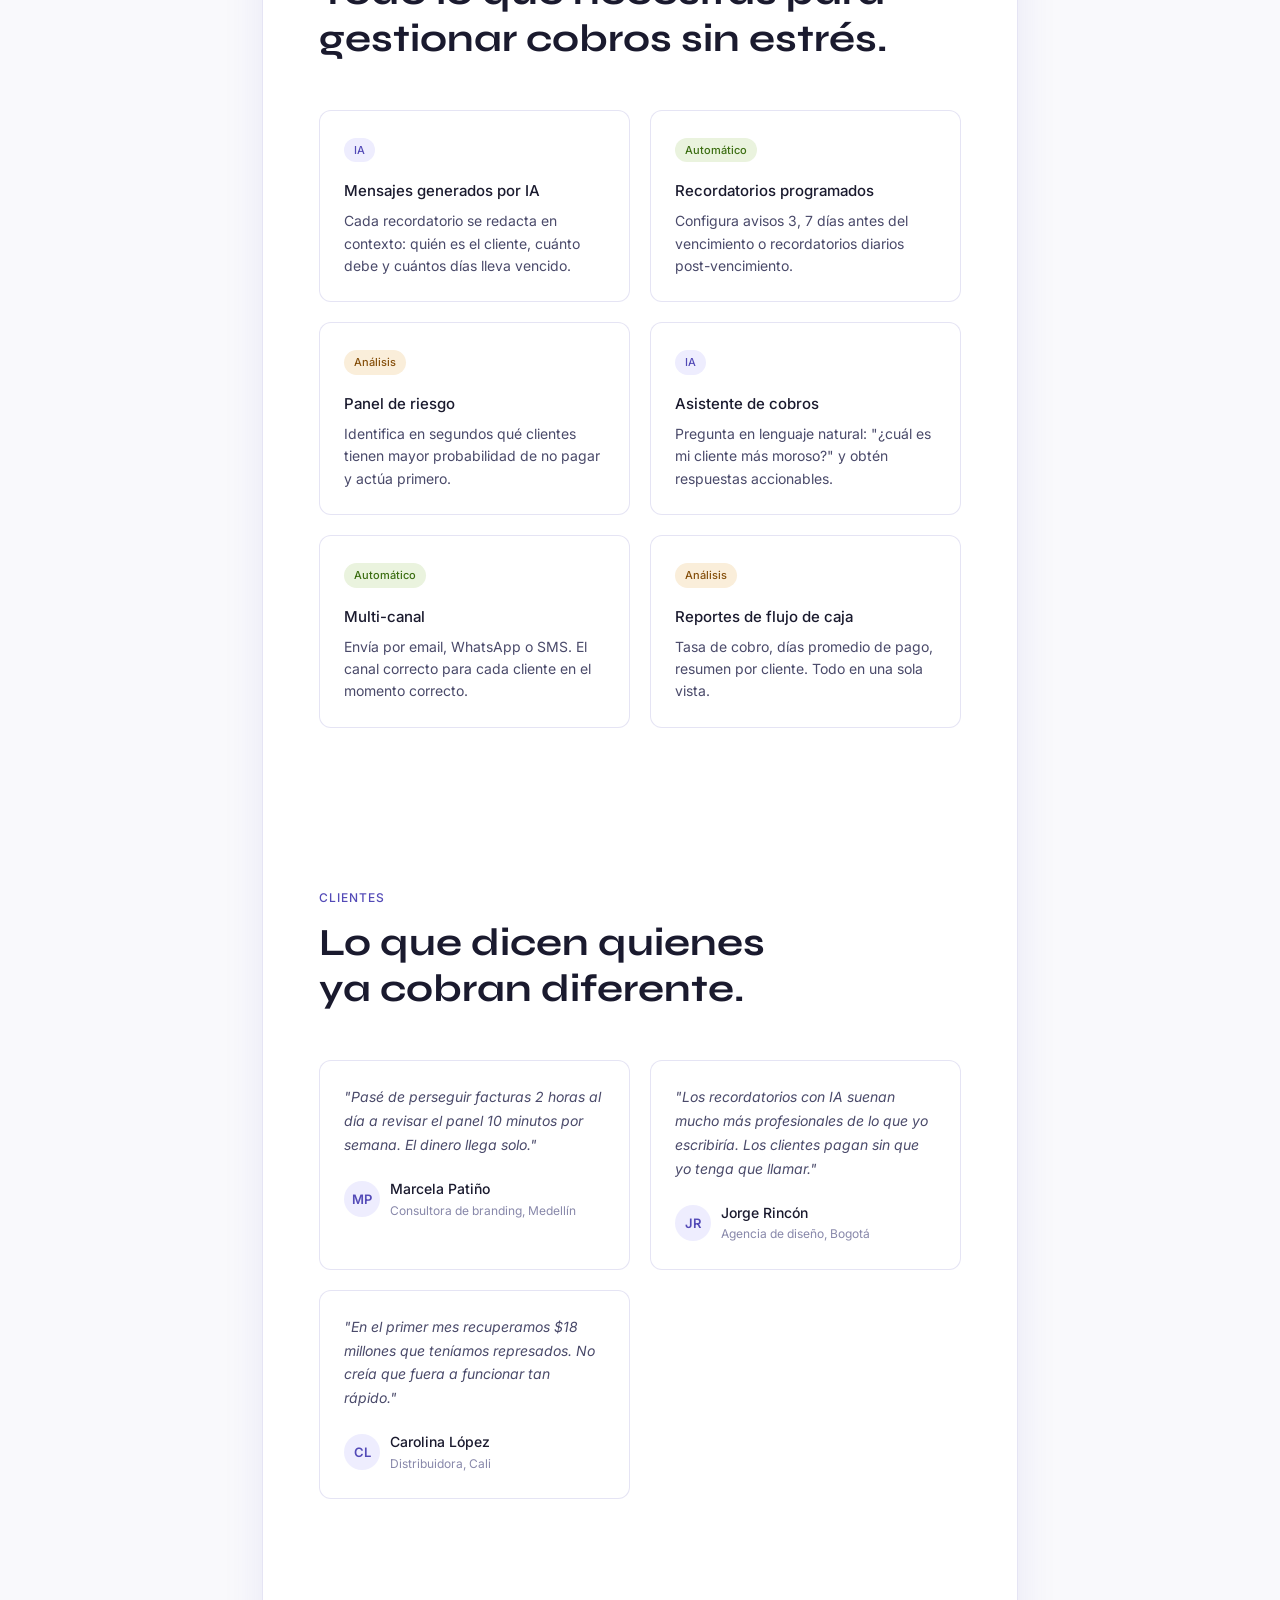
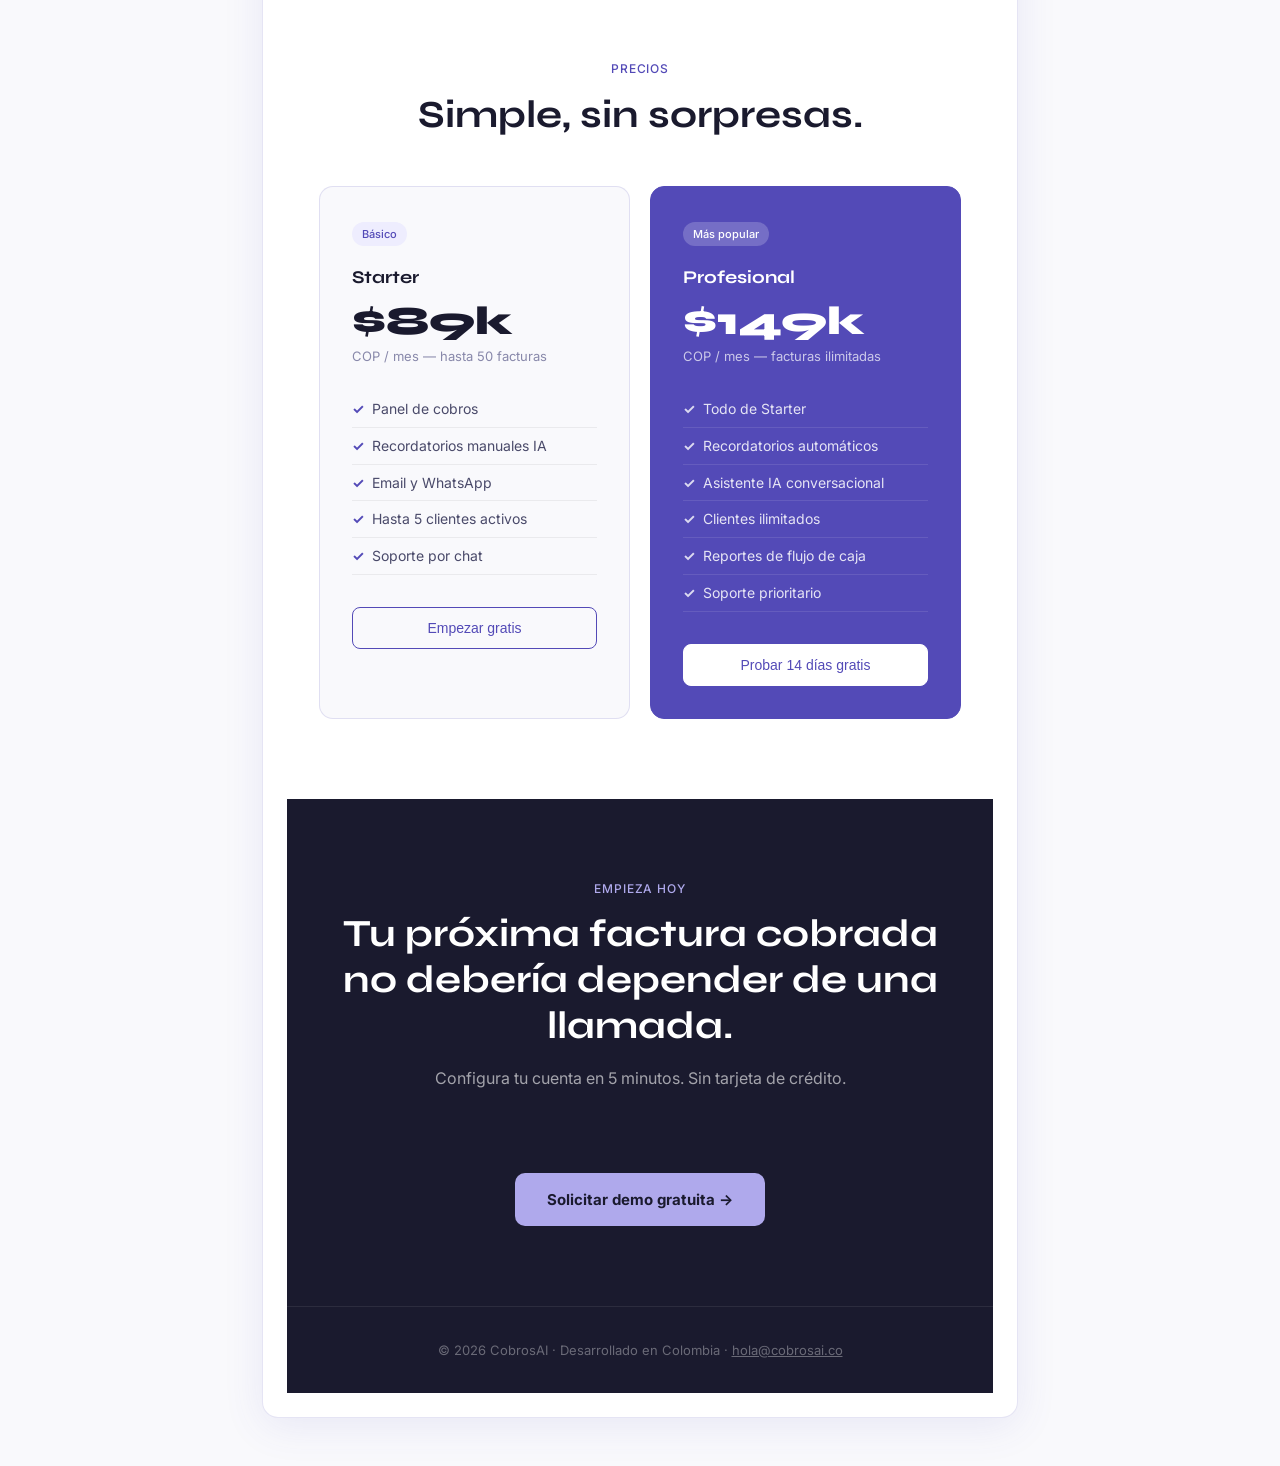
==== commit b2b6aa18: "Add LICENSE, extract CSS, add index, screenshots, README updates, CONTRIBUTING.md" ====
--- a/cobrosai-landing.html
+++ b/cobrosai-landing.html
@@ -4,532 +4,7 @@
 <meta charset="UTF-8">
 <meta name="viewport" content="width=device-width, initial-scale=1.0">
 <title>CobrosAI — Cobra más rápido, sin llamadas incómodas</title>
-<style>
-  @import url('https://fonts.googleapis.com/css2?family=Syne:wght@400;700;800&family=Inter:wght@400;500&display=swap');
-
-  :root {
-    --ink: #1A1A2E;
-    --ink-mid: #4A4A6A;
-    --ink-light: #8888AA;
-    --violet: #534AB7;
-    --violet-light: #EEEDFE;
-    --violet-mid: #AFA9EC;
-    --danger: #A32D2D;
-    --danger-light: #FCEBEB;
-    --success: #3B6D11;
-    --success-light: #EAF3DE;
-    --warn: #854F0B;
-    --warn-light: #FAEEDA;
-    --bg: #F9F9FC;
-    --white: #FFFFFF;
-    --border: rgba(83,74,183,0.15);
-  }
-
-  *, *::before, *::after { box-sizing: border-box; margin: 0; padding: 0; }
-
-  html { scroll-behavior: smooth; }
-
-  body {
-    font-family: 'Inter', system-ui, sans-serif;
-    background: var(--bg);
-    color: var(--ink);
-    line-height: 1.7;
-    font-size: 16px;
-  }
-
-  /* NAV */
-  nav {
-    position: sticky; top: 0; z-index: 50;
-    background: rgba(249,249,252,0.92);
-    backdrop-filter: blur(12px);
-    border-bottom: 1px solid var(--border);
-    padding: 0 2rem;
-    display: flex; align-items: center; justify-content: space-between;
-    height: 60px;
-  }
-
-  .nav-logo {
-    font-family: 'Syne', sans-serif;
-    font-weight: 800; font-size: 20px;
-    color: var(--ink);
-    display: flex; align-items: center; gap: 8px;
-    text-decoration: none;
-  }
-
-  .nav-logo-dot {
-    width: 8px; height: 8px;
-    background: var(--violet);
-    border-radius: 50%;
-    display: inline-block;
-  }
-
-  .nav-links { display: flex; align-items: center; gap: 2rem; }
-  .nav-links a { font-size: 14px; color: var(--ink-mid); text-decoration: none; transition: color .2s; }
-  .nav-links a:hover { color: var(--violet); }
-
-  .btn-nav {
-    padding: 8px 20px;
-    background: var(--violet);
-    color: white;
-    font-size: 14px; font-weight: 500;
-    border: none; border-radius: 8px;
-    cursor: pointer; text-decoration: none;
-    transition: background .2s;
-  }
-  .btn-nav:hover { background: #3C3489; }
-
-  /* HERO */
-  .hero {
-    max-width: 860px;
-    margin: 0 auto;
-    padding: 6rem 2rem 4rem;
-    text-align: center;
-  }
-
-  .hero-eyebrow {
-    display: inline-flex; align-items: center; gap: 8px;
-    background: var(--violet-light);
-    color: var(--violet);
-    font-size: 13px; font-weight: 500;
-    padding: 5px 14px;
-    border-radius: 20px;
-    margin-bottom: 2rem;
-    border: 1px solid var(--violet-mid);
-  }
-
-  .hero-eyebrow span { width: 6px; height: 6px; background: var(--violet); border-radius: 50%; display: inline-block; }
-
-  h1 {
-    font-family: 'Syne', sans-serif;
-    font-size: clamp(2.4rem, 5vw, 4rem);
-    font-weight: 800;
-    line-height: 1.1;
-    color: var(--ink);
-    margin-bottom: 1.5rem;
-    letter-spacing: -0.02em;
-  }
-
-  h1 em {
-    font-style: normal;
-    color: var(--violet);
-  }
-
-  .hero-sub {
-    font-size: 1.15rem;
-    color: var(--ink-mid);
-    max-width: 560px;
-    margin: 0 auto 2.5rem;
-    line-height: 1.7;
-  }
-
-  .hero-cta {
-    display: flex; gap: 12px; justify-content: center; flex-wrap: wrap;
-    margin-bottom: 3rem;
-  }
-
-  .btn-primary {
-    padding: 14px 32px;
-    background: var(--violet);
-    color: white;
-    font-size: 15px; font-weight: 500;
-    border: none; border-radius: 10px;
-    cursor: pointer; text-decoration: none;
-    transition: background .2s, transform .1s;
-    display: inline-flex; align-items: center; gap: 8px;
-  }
-  .btn-primary:hover { background: #3C3489; transform: translateY(-1px); }
-
-  .btn-secondary {
-    padding: 14px 32px;
-    background: transparent;
-    color: var(--ink);
-    font-size: 15px; font-weight: 500;
-    border: 1px solid var(--border);
-    border-radius: 10px;
-    cursor: pointer; text-decoration: none;
-    transition: background .2s;
-  }
-  .btn-secondary:hover { background: var(--white); }
-
-  .hero-social {
-    font-size: 13px; color: var(--ink-light);
-    display: flex; align-items: center; justify-content: center; gap: 6px;
-  }
-
-  .hero-social strong { color: var(--ink-mid); }
-
-  /* STAT BAR */
-  .stat-bar {
-    background: var(--ink);
-    color: white;
-    padding: 1.5rem 2rem;
-  }
-
-  .stat-bar-inner {
-    max-width: 960px; margin: 0 auto;
-    display: grid; grid-template-columns: repeat(3, 1fr);
-    gap: 1rem; text-align: center;
-  }
-
-  .stat-item {}
-
-  .stat-number {
-    font-family: 'Syne', sans-serif;
-    font-size: 2.2rem; font-weight: 800;
-    color: var(--violet-mid);
-    line-height: 1;
-  }
-
-  .stat-label {
-    font-size: 13px;
-    color: rgba(255,255,255,0.6);
-    margin-top: 4px;
-  }
-
-  /* PROBLEM */
-  .section { padding: 5rem 2rem; }
-  .section-inner { max-width: 960px; margin: 0 auto; }
-
-  .section-tag {
-    font-size: 12px; font-weight: 500;
-    color: var(--violet);
-    letter-spacing: .08em;
-    text-transform: uppercase;
-    margin-bottom: .75rem;
-  }
-
-  h2 {
-    font-family: 'Syne', sans-serif;
-    font-size: clamp(1.6rem, 3vw, 2.4rem);
-    font-weight: 700; line-height: 1.2;
-    color: var(--ink);
-    margin-bottom: 1rem;
-  }
-
-  .section-sub {
-    font-size: 1rem; color: var(--ink-mid);
-    max-width: 520px;
-    margin-bottom: 3rem;
-  }
-
-  .pain-grid {
-    display: grid;
-    grid-template-columns: repeat(auto-fit, minmax(260px, 1fr));
-    gap: 1rem;
-  }
-
-  .pain-card {
-    background: var(--white);
-    border: 1px solid var(--border);
-    border-radius: 12px;
-    padding: 1.5rem;
-  }
-
-  .pain-icon {
-    font-size: 1.5rem;
-    margin-bottom: .75rem;
-  }
-
-  .pain-title {
-    font-weight: 500; font-size: 15px;
-    margin-bottom: .4rem;
-  }
-
-  .pain-text { font-size: 14px; color: var(--ink-mid); line-height: 1.6; }
-
-  /* HOW IT WORKS */
-  .how-bg { background: var(--white); }
-
-  .steps {
-    display: grid;
-    grid-template-columns: repeat(auto-fit, minmax(200px, 1fr));
-    gap: 2rem;
-    counter-reset: step;
-    margin-top: 3rem;
-  }
-
-  .step { position: relative; }
-
-  .step-num {
-    font-family: 'Syne', sans-serif;
-    font-size: 3rem; font-weight: 800;
-    color: var(--violet-light);
-    line-height: 1;
-    margin-bottom: .5rem;
-  }
-
-  .step-title {
-    font-weight: 500; font-size: 15px;
-    margin-bottom: .4rem;
-  }
-
-  .step-text { font-size: 14px; color: var(--ink-mid); line-height: 1.6; }
-
-  /* FEATURES */
-  .feature-grid {
-    display: grid;
-    grid-template-columns: repeat(auto-fit, minmax(280px, 1fr));
-    gap: 1.25rem;
-    margin-top: 3rem;
-  }
-
-  .feature-card {
-    background: var(--white);
-    border: 1px solid var(--border);
-    border-radius: 12px;
-    padding: 1.5rem;
-    transition: border-color .2s;
-  }
-
-  .feature-card:hover { border-color: var(--violet-mid); }
-
-  .feature-tag {
-    display: inline-block;
-    font-size: 11px; font-weight: 500;
-    padding: 3px 10px;
-    border-radius: 20px;
-    margin-bottom: 1rem;
-  }
-
-  .tag-ai { background: var(--violet-light); color: var(--violet); }
-  .tag-auto { background: var(--success-light); color: var(--success); }
-  .tag-data { background: var(--warn-light); color: var(--warn); }
-
-  .feature-title { font-weight: 500; font-size: 15px; margin-bottom: .4rem; }
-  .feature-text { font-size: 14px; color: var(--ink-mid); line-height: 1.6; }
-
-  /* PRICING */
-  .pricing-bg { background: var(--white); }
-
-  .pricing-grid {
-    display: grid;
-    grid-template-columns: repeat(auto-fit, minmax(260px, 1fr));
-    gap: 1.25rem;
-    max-width: 820px;
-    margin: 3rem auto 0;
-  }
-
-  .price-card {
-    background: var(--bg);
-    border: 1px solid var(--border);
-    border-radius: 14px;
-    padding: 2rem;
-  }
-
-  .price-card.featured {
-    background: var(--violet);
-    border-color: var(--violet);
-    color: white;
-  }
-
-  .price-badge {
-    font-size: 11px; font-weight: 500;
-    background: var(--violet-light);
-    color: var(--violet);
-    padding: 3px 10px;
-    border-radius: 20px;
-    display: inline-block;
-    margin-bottom: 1rem;
-  }
-
-  .price-card.featured .price-badge {
-    background: rgba(255,255,255,0.2);
-    color: white;
-  }
-
-  .price-name { font-family: 'Syne', sans-serif; font-weight: 700; font-size: 18px; margin-bottom: .5rem; }
-
-  .price-amount {
-    font-family: 'Syne', sans-serif;
-    font-size: 2.5rem; font-weight: 800;
-    line-height: 1; margin-bottom: .25rem;
-  }
-
-  .price-period { font-size: 13px; color: var(--ink-light); margin-bottom: 1.5rem; }
-  .price-card.featured .price-period { color: rgba(255,255,255,0.7); }
-
-  .price-features { list-style: none; margin-bottom: 2rem; }
-  .price-features li {
-    font-size: 14px; padding: 6px 0;
-    border-bottom: 1px solid rgba(0,0,0,0.06);
-    display: flex; align-items: center; gap: 8px;
-    color: var(--ink-mid);
-  }
-  .price-card.featured .price-features li { color: rgba(255,255,255,0.85); border-color: rgba(255,255,255,0.1); }
-  .price-features li::before { content: "✓"; color: var(--violet); font-weight: 700; }
-  .price-card.featured .price-features li::before { color: rgba(255,255,255,0.8); }
-
-  .btn-price {
-    width: 100%;
-    padding: 12px;
-    font-size: 14px; font-weight: 500;
-    border-radius: 8px;
-    border: 1px solid var(--violet);
-    background: transparent;
-    color: var(--violet);
-    cursor: pointer;
-    transition: all .2s;
-  }
-  .btn-price:hover { background: var(--violet); color: white; }
-  .price-card.featured .btn-price {
-    background: white; color: var(--violet);
-    border-color: white;
-  }
-  .price-card.featured .btn-price:hover { background: var(--violet-light); }
-
-  /* TESTIMONIALS */
-  .testi-grid {
-    display: grid;
-    grid-template-columns: repeat(auto-fit, minmax(280px, 1fr));
-    gap: 1.25rem;
-    margin-top: 3rem;
-  }
-
-  .testi-card {
-    background: var(--white);
-    border: 1px solid var(--border);
-    border-radius: 12px;
-    padding: 1.5rem;
-  }
-
-  .testi-text {
-    font-size: 14px;
-    color: var(--ink-mid);
-    line-height: 1.7;
-    margin-bottom: 1.25rem;
-    font-style: italic;
-  }
-
-  .testi-author { display: flex; align-items: center; gap: 10px; }
-
-  .testi-avatar {
-    width: 36px; height: 36px;
-    border-radius: 50%;
-    background: var(--violet-light);
-    color: var(--violet);
-    display: flex; align-items: center; justify-content: center;
-    font-size: 13px; font-weight: 600;
-    flex-shrink: 0;
-  }
-
-  .testi-name { font-size: 14px; font-weight: 500; }
-  .testi-role { font-size: 12px; color: var(--ink-light); }
-
-  /* CTA FINAL */
-  .cta-section {
-    background: var(--ink);
-    color: white;
-    text-align: center;
-    padding: 5rem 2rem;
-  }
-
-  .cta-section h2 { color: white; }
-
-  .cta-section .section-sub { color: rgba(255,255,255,0.6); max-width: 480px; margin-left: auto; margin-right: auto; }
-
-  .cta-section .btn-primary {
-    background: var(--violet-mid);
-    color: var(--ink);
-    font-weight: 700;
-    margin-top: 2rem;
-  }
-
-  .cta-section .btn-primary:hover { background: white; }
-
-  /* FOOTER */
-  footer {
-    background: var(--ink);
-    border-top: 1px solid rgba(255,255,255,0.08);
-    padding: 2rem;
-    text-align: center;
-    font-size: 13px;
-    color: rgba(255,255,255,0.35);
-  }
-
-  /* DASHBOARD PREVIEW */
-  .preview-box {
-    background: var(--white);
-    border: 1px solid var(--border);
-    border-radius: 16px;
-    overflow: hidden;
-    margin: 3rem auto 0;
-    max-width: 780px;
-    box-shadow: 0 8px 40px rgba(83,74,183,0.10);
-  }
-
-  .preview-topbar {
-    background: #F4F3FE;
-    padding: 10px 16px;
-    display: flex; gap: 6px; align-items: center;
-    border-bottom: 1px solid var(--border);
-  }
-
-  .dot { width: 10px; height: 10px; border-radius: 50%; }
-  .dot-r { background: #FF5F57; }
-  .dot-y { background: #FEBC2E; }
-  .dot-g { background: #28C840; }
-
-  .preview-url {
-    margin-left: 10px;
-    background: white;
-    border: 1px solid var(--border);
-    border-radius: 6px;
-    padding: 3px 12px;
-    font-size: 12px;
-    color: var(--ink-light);
-    flex: 1; max-width: 260px;
-  }
-
-  .preview-body { padding: 1.5rem; }
-
-  .preview-metrics {
-    display: grid; grid-template-columns: repeat(4, 1fr); gap: 10px; margin-bottom: 1.25rem;
-  }
-
-  .pm {
-    background: #F9F9FC;
-    border: 1px solid var(--border);
-    border-radius: 8px;
-    padding: 10px 12px;
-  }
-
-  .pm-label { font-size: 10px; color: var(--ink-light); margin-bottom: 4px; }
-  .pm-value { font-size: 18px; font-weight: 700; font-family: 'Syne', sans-serif; }
-
-  .pm-value.v { color: var(--danger); }
-  .pm-value.w { color: var(--warn); }
-  .pm-value.s { color: var(--success); }
-  .pm-value.p { color: var(--violet); }
-
-  .preview-table { width: 100%; border-collapse: collapse; font-size: 12px; }
-  .preview-table th { background: #F4F3FE; padding: 7px 10px; text-align: left; font-weight: 500; color: var(--ink-mid); border-bottom: 1px solid var(--border); }
-  .preview-table td { padding: 8px 10px; border-bottom: 1px solid var(--border); color: var(--ink-mid); }
-  .preview-table tr:last-child td { border-bottom: none; }
-
-  .pbadge { padding: 2px 8px; border-radius: 20px; font-size: 10px; font-weight: 500; }
-  .pbadge.r { background: var(--danger-light); color: var(--danger); }
-  .pbadge.w { background: var(--warn-light); color: var(--warn); }
-  .pbadge.s { background: var(--success-light); color: var(--success); }
-  .pbadge.v { background: var(--violet-light); color: var(--violet); }
-
-  .preview-ai {
-    margin-top: 1rem;
-    background: var(--violet-light);
-    border: 1px solid var(--violet-mid);
-    border-radius: 8px;
-    padding: 10px 14px;
-    font-size: 12px;
-    color: var(--violet);
-  }
-
-  .preview-ai strong { font-weight: 600; }
-
-  @media (max-width: 600px) {
-    .nav-links { display: none; }
-    .preview-metrics { grid-template-columns: repeat(2, 1fr); }
-    .stat-bar-inner { grid-template-columns: 1fr; gap: 2rem; }
-  }
-</style>
+<link rel="stylesheet" href="styles.css">
 </head>
 <body>
 
@@ -573,13 +48,13 @@
       <table class="preview-table">
         <thead><tr><th>Cliente</th><th>Factura</th><th>Monto</th><th>Vencimiento</th><th>Estado</th><th>Acción IA</th></tr></thead>
         <tbody>
-          <tr><td>Distribuidora Pacífico</td><td>F-001</td><td>$4.8M</td><td>15d vencida</td><td><span class="pbadge r">Vencida</span></td><td style="color:#534AB7;font-weight:500">✦ Enviar IA</td></tr>
-          <tr><td>AgroExport Colombia</td><td>F-002</td><td>$12.5M</td><td>8d vencida</td><td><span class="pbadge r">Vencida</span></td><td style="color:#534AB7;font-weight:500">✦ Enviar IA</td></tr>
-          <tr><td>TecnoSoluciones Ltda</td><td>F-003</td><td>$3.2M</td><td>en 3 días</td><td><span class="pbadge w">Próxima</span></td><td style="color:#534AB7;font-weight:500">✦ Enviar IA</td></tr>
+          <tr><td>Distribuidora Pacífico</td><td>F-001</td><td>$4.8M</td><td>15d vencida</td><td><span class="pbadge r">Vencida</span></td><td style="color:#534AB7;font-weight:500">✦ Enviar IA</td>[...]
+          <tr><td>AgroExport Colombia</td><td>F-002</td><td>$12.5M</td><td>8d vencida</td><td><span class="pbadge r">Vencida</span></td><td style="color:#534AB7;font-weight:500">✦ Enviar IA</td></tr[...]
+          <tr><td>TecnoSoluciones Ltda</td><td>F-003</td><td>$3.2M</td><td>en 3 días</td><td><span class="pbadge w">Próxima</span></td><td style="color:#534AB7;font-weight:500">✦ Enviar IA</td></t[...]
           <tr><td>Café Andino S.A.S</td><td>F-004</td><td>$7.6M</td><td>en 7 días</td><td><span class="pbadge w">Próxima</span></td><td style="color:#534AB7;font-weight:500">✦ Enviar IA</td></tr>
         </tbody>
       </table>
-      <div class="preview-ai"><strong>✦ Sugerencia IA:</strong> AgroExport Colombia lleva 8 días sin pagar $12.5M. Recomendamos un segundo aviso con tono formal. <span style="text-decoration:underline;cursor:pointer">Generar mensaje →</span></div>
+      <div class="preview-ai"><strong>✦ Sugerencia IA:</strong> AgroExport Colombia lleva 8 días sin pagar $12.5M. Recomendamos un segundo aviso con tono formal. <span style="text-decoration:underl[...]
     </div>
   </div>
 </div>
--- a/styles.css
+++ b/styles.css
@@ -0,0 +1,524 @@
+@import url('https://fonts.googleapis.com/css2?family=Syne:wght@400;700;800&family=Inter:wght@400;500&display=swap');
+
+:root {
+  --ink: #1A1A2E;
+  --ink-mid: #4A4A6A;
+  --ink-light: #8888AA;
+  --violet: #534AB7;
+  --violet-light: #EEEDFE;
+  --violet-mid: #AFA9EC;
+  --danger: #A32D2D;
+  --danger-light: #FCEBEB;
+  --success: #3B6D11;
+  --success-light: #EAF3DE;
+  --warn: #854F0B;
+  --warn-light: #FAEEDA;
+  --bg: #F9F9FC;
+  --white: #FFFFFF;
+  --border: rgba(83,74,183,0.15);
+}
+
+*, *::before, *::after { box-sizing: border-box; margin: 0; padding: 0; }
+
+html { scroll-behavior: smooth; }
+
+body {
+  font-family: 'Inter', system-ui, sans-serif;
+  background: var(--bg);
+  color: var(--ink);
+  line-height: 1.7;
+  font-size: 16px;
+}
+
+/* NAV */
+nav {
+  position: sticky; top: 0; z-index: 50;
+  background: rgba(249,249,252,0.92);
+  backdrop-filter: blur(12px);
+  border-bottom: 1px solid var(--border);
+  padding: 0 2rem;
+  display: flex; align-items: center; justify-content: space-between;
+  height: 60px;
+}
+
+.nav-logo {
+  font-family: 'Syne', sans-serif;
+  font-weight: 800; font-size: 20px;
+  color: var(--ink);
+  display: flex; align-items: center; gap: 8px;
+  text-decoration: none;
+}
+
+.nav-logo-dot {
+  width: 8px; height: 8px;
+  background: var(--violet);
+  border-radius: 50%;
+  display: inline-block;
+}
+
+.nav-links { display: flex; align-items: center; gap: 2rem; }
+.nav-links a { font-size: 14px; color: var(--ink-mid); text-decoration: none; transition: color .2s; }
+.nav-links a:hover { color: var(--violet); }
+
+.btn-nav {
+  padding: 8px 20px;
+  background: var(--violet);
+  color: white;
+  font-size: 14px; font-weight: 500;
+  border: none; border-radius: 8px;
+  cursor: pointer; text-decoration: none;
+  transition: background .2s;
+}
+.btn-nav:hover { background: #3C3489; }
+
+/* HERO */
+.hero {
+  max-width: 860px;
+  margin: 0 auto;
+  padding: 6rem 2rem 4rem;
+  text-align: center;
+}
+
+.hero-eyebrow {
+  display: inline-flex; align-items: center; gap: 8px;
+  background: var(--violet-light);
+  color: var(--violet);
+  font-size: 13px; font-weight: 500;
+  padding: 5px 14px;
+  border-radius: 20px;
+  margin-bottom: 2rem;
+  border: 1px solid var(--violet-mid);
+}
+
+.hero-eyebrow span { width: 6px; height: 6px; background: var(--violet); border-radius: 50%; display: inline-block; }
+
+h1 {
+  font-family: 'Syne', sans-serif;
+  font-size: clamp(2.4rem, 5vw, 4rem);
+  font-weight: 800;
+  line-height: 1.1;
+  color: var(--ink);
+  margin-bottom: 1.5rem;
+  letter-spacing: -0.02em;
+}
+
+h1 em {
+  font-style: normal;
+  color: var(--violet);
+}
+
+.hero-sub {
+  font-size: 1.15rem;
+  color: var(--ink-mid);
+  max-width: 560px;
+  margin: 0 auto 2.5rem;
+  line-height: 1.7;
+}
+
+.hero-cta {
+  display: flex; gap: 12px; justify-content: center; flex-wrap: wrap;
+  margin-bottom: 3rem;
+}
+
+.btn-primary {
+  padding: 14px 32px;
+  background: var(--violet);
+  color: white;
+  font-size: 15px; font-weight: 500;
+  border: none; border-radius: 10px;
+  cursor: pointer; text-decoration: none;
+  transition: background .2s, transform .1s;
+  display: inline-flex; align-items: center; gap: 8px;
+}
+.btn-primary:hover { background: #3C3489; transform: translateY(-1px); }
+
+.btn-secondary {
+  padding: 14px 32px;
+  background: transparent;
+  color: var(--ink);
+  font-size: 15px; font-weight: 500;
+  border: 1px solid var(--border);
+  border-radius: 10px;
+  cursor: pointer; text-decoration: none;
+  transition: background .2s;
+}
+.btn-secondary:hover { background: var(--white); }
+
+.hero-social {
+  font-size: 13px; color: var(--ink-light);
+  display: flex; align-items: center; justify-content: center; gap: 6px;
+}
+
+.hero-social strong { color: var(--ink-mid); }
+
+/* STAT BAR */
+.stat-bar {
+  background: var(--ink);
+  color: white;
+  padding: 1.5rem 2rem;
+}
+
+.stat-bar-inner {
+  max-width: 960px; margin: 0 auto;
+  display: grid; grid-template-columns: repeat(3, 1fr);
+  gap: 1rem; text-align: center;
+}
+
+.stat-item {}
+
+.stat-number {
+  font-family: 'Syne', sans-serif;
+  font-size: 2.2rem; font-weight: 800;
+  color: var(--violet-mid);
+  line-height: 1;
+}
+
+.stat-label {
+  font-size: 13px;
+  color: rgba(255,255,255,0.6);
+  margin-top: 4px;
+}
+
+/* PROBLEM */
+.section { padding: 5rem 2rem; }
+.section-inner { max-width: 960px; margin: 0 auto; }
+
+.section-tag {
+  font-size: 12px; font-weight: 500;
+  color: var(--violet);
+  letter-spacing: .08em;
+  text-transform: uppercase;
+  margin-bottom: .75rem;
+}
+
+h2 {
+  font-family: 'Syne', sans-serif;
+  font-size: clamp(1.6rem, 3vw, 2.4rem);
+  font-weight: 700; line-height: 1.2;
+  color: var(--ink);
+  margin-bottom: 1rem;
+}
+
+.section-sub {
+  font-size: 1rem; color: var(--ink-mid);
+  max-width: 520px;
+  margin-bottom: 3rem;
+}
+
+.pain-grid {
+  display: grid;
+  grid-template-columns: repeat(auto-fit, minmax(260px, 1fr));
+  gap: 1rem;
+}
+
+.pain-card {
+  background: var(--white);
+  border: 1px solid var(--border);
+  border-radius: 12px;
+  padding: 1.5rem;
+}
+
+.pain-icon {
+  font-size: 1.5rem;
+  margin-bottom: .75rem;
+}
+
+.pain-title {
+  font-weight: 500; font-size: 15px;
+  margin-bottom: .4rem;
+}
+
+.pain-text { font-size: 14px; color: var(--ink-mid); line-height: 1.6; }
+
+/* HOW IT WORKS */
+.how-bg { background: var(--white); }
+
+.steps {
+  display: grid;
+  grid-template-columns: repeat(auto-fit, minmax(200px, 1fr));
+  gap: 2rem;
+  counter-reset: step;
+  margin-top: 3rem;
+}
+
+.step { position: relative; }
+
+.step-num {
+  font-family: 'Syne', sans-serif;
+  font-size: 3rem; font-weight: 800;
+  color: var(--violet-light);
+  line-height: 1;
+  margin-bottom: .5rem;
+}
+
+.step-title {
+  font-weight: 500; font-size: 15px;
+  margin-bottom: .4rem;
+}
+
+.step-text { font-size: 14px; color: var(--ink-mid); line-height: 1.6; }
+
+/* FEATURES */
+.feature-grid {
+  display: grid;
+  grid-template-columns: repeat(auto-fit, minmax(280px, 1fr));
+  gap: 1.25rem;
+  margin-top: 3rem;
+}
+
+.feature-card {
+  background: var(--white);
+  border: 1px solid var(--border);
+  border-radius: 12px;
+  padding: 1.5rem;
+  transition: border-color .2s;
+}
+
+.feature-card:hover { border-color: var(--violet-mid); }
+
+.feature-tag {
+  display: inline-block;
+  font-size: 11px; font-weight: 500;
+  padding: 3px 10px;
+  border-radius: 20px;
+  margin-bottom: 1rem;
+}
+
+.tag-ai { background: var(--violet-light); color: var(--violet); }
+.tag-auto { background: var(--success-light); color: var(--success); }
+.tag-data { background: var(--warn-light); color: var(--warn); }
+
+.feature-title { font-weight: 500; font-size: 15px; margin-bottom: .4rem; }
+.feature-text { font-size: 14px; color: var(--ink-mid); line-height: 1.6; }
+
+/* PRICING */
+.pricing-bg { background: var(--white); }
+
+.pricing-grid {
+  display: grid;
+  grid-template-columns: repeat(auto-fit, minmax(260px, 1fr));
+  gap: 1.25rem;
+  max-width: 820px;
+  margin: 3rem auto 0;
+}
+
+.price-card {
+  background: var(--bg);
+  border: 1px solid var(--border);
+  border-radius: 14px;
+  padding: 2rem;
+}
+
+.price-card.featured {
+  background: var(--violet);
+  border-color: var(--violet);
+  color: white;
+}
+
+.price-badge {
+  font-size: 11px; font-weight: 500;
+  background: var(--violet-light);
+  color: var(--violet);
+  padding: 3px 10px;
+  border-radius: 20px;
+  display: inline-block;
+  margin-bottom: 1rem;
+}
+
+.price-card.featured .price-badge {
+  background: rgba(255,255,255,0.2);
+  color: white;
+}
+
+.price-name { font-family: 'Syne', sans-serif; font-weight: 700; font-size: 18px; margin-bottom: .5rem; }
+
+.price-amount {
+  font-family: 'Syne', sans-serif;
+  font-size: 2.5rem; font-weight: 800;
+  line-height: 1; margin-bottom: .25rem;
+}
+
+.price-period { font-size: 13px; color: var(--ink-light); margin-bottom: 1.5rem; }
+.price-card.featured .price-period { color: rgba(255,255,255,0.7); }
+
+.price-features { list-style: none; margin-bottom: 2rem; }
+.price-features li {
+  font-size: 14px; padding: 6px 0;
+  border-bottom: 1px solid rgba(0,0,0,0.06);
+  display: flex; align-items: center; gap: 8px;
+  color: var(--ink-mid);
+}
+.price-card.featured .price-features li { color: rgba(255,255,255,0.85); border-color: rgba(255,255,255,0.1); }
+.price-features li::before { content: "✓"; color: var(--violet); font-weight: 700; }
+.price-card.featured .price-features li::before { color: rgba(255,255,255,0.8); }
+
+.btn-price {
+  width: 100%;
+  padding: 12px;
+  font-size: 14px; font-weight: 500;
+  border-radius: 8px;
+  border: 1px solid var(--violet);
+  background: transparent;
+  color: var(--violet);
+  cursor: pointer;
+  transition: all .2s;
+}
+.btn-price:hover { background: var(--violet); color: white; }
+.price-card.featured .btn-price {
+  background: white; color: var(--violet);
+  border-color: white;
+}
+.price-card.featured .btn-price:hover { background: var(--violet-light); }
+
+/* TESTIMONIALS */
+.testi-grid {
+  display: grid;
+  grid-template-columns: repeat(auto-fit, minmax(280px, 1fr));
+  gap: 1.25rem;
+  margin-top: 3rem;
+}
+
+.testi-card {
+  background: var(--white);
+  border: 1px solid var(--border);
+  border-radius: 12px;
+  padding: 1.5rem;
+}
+
+.testi-text {
+  font-size: 14px;
+  color: var(--ink-mid);
+  line-height: 1.7;
+  margin-bottom: 1.25rem;
+  font-style: italic;
+}
+
+.testi-author { display: flex; align-items: center; gap: 10px; }
+
+.testi-avatar {
+  width: 36px; height: 36px;
+  border-radius: 50%;
+  background: var(--violet-light);
+  color: var(--violet);
+  display: flex; align-items: center; justify-content: center;
+  font-size: 13px; font-weight: 600;
+  flex-shrink: 0;
+}
+
+.testi-name { font-size: 14px; font-weight: 500; }
+.testi-role { font-size: 12px; color: var(--ink-light); }
+
+/* CTA FINAL */
+.cta-section {
+  background: var(--ink);
+  color: white;
+  text-align: center;
+  padding: 5rem 2rem;
+}
+
+.cta-section h2 { color: white; }
+
+.cta-section .section-sub { color: rgba(255,255,255,0.6); max-width: 480px; margin-left: auto; margin-right: auto; }
+
+.cta-section .btn-primary {
+  background: var(--violet-mid);
+  color: var(--ink);
+  font-weight: 700;
+  margin-top: 2rem;
+}
+
+.cta-section .btn-primary:hover { background: white; }
+
+/* FOOTER */
+footer {
+  background: var(--ink);
+  border-top: 1px solid rgba(255,255,255,0.08);
+  padding: 2rem;
+  text-align: center;
+  font-size: 13px;
+  color: rgba(255,255,255,0.35);
+}
+
+/* DASHBOARD PREVIEW */
+.preview-box {
+  background: var(--white);
+  border: 1px solid var(--border);
+  border-radius: 16px;
+  overflow: hidden;
+  margin: 3rem auto 0;
+  max-width: 780px;
+  box-shadow: 0 8px 40px rgba(83,74,183,0.10);
+}
+
+.preview-topbar {
+  background: #F4F3FE;
+  padding: 10px 16px;
+  display: flex; gap: 6px; align-items: center;
+  border-bottom: 1px solid var(--border);
+}
+
+.dot { width: 10px; height: 10px; border-radius: 50%; }
+.dot-r { background: #FF5F57; }
+.dot-y { background: #FEBC2E; }
+.dot-g { background: #28C840; }
+
+.preview-url {
+  margin-left: 10px;
+  background: white;
+  border: 1px solid var(--border);
+  border-radius: 6px;
+  padding: 3px 12px;
+  font-size: 12px;
+  color: var(--ink-light);
+  flex: 1; max-width: 260px;
+}
+
+.preview-body { padding: 1.5rem; }
+
+.preview-metrics {
+  display: grid; grid-template-columns: repeat(4, 1fr); gap: 10px; margin-bottom: 1.25rem;
+}
+
+.pm {
+  background: #F9F9FC;
+  border: 1px solid var(--border);
+  border-radius: 8px;
+  padding: 10px 12px;
+}
+
+.pm-label { font-size: 10px; color: var(--ink-light); margin-bottom: 4px; }
+.pm-value { font-size: 18px; font-weight: 700; font-family: 'Syne', sans-serif; }
+
+.pm-value.v { color: var(--danger); }
+.pm-value.w { color: var(--warn); }
+.pm-value.s { color: var(--success); }
+.pm-value.p { color: var(--violet); }
+
+.preview-table { width: 100%; border-collapse: collapse; font-size: 12px; }
+.preview-table th { background: #F4F3FE; padding: 7px 10px; text-align: left; font-weight: 500; color: var(--ink-mid); border-bottom: 1px solid var(--border); }
+.preview-table td { padding: 8px 10px; border-bottom: 1px solid var(--border); color: var(--ink-mid); }
+.preview-table tr:last-child td { border-bottom: none; }
+
+.pbadge { padding: 2px 8px; border-radius: 20px; font-size: 10px; font-weight: 500; }
+.pbadge.r { background: var(--danger-light); color: var(--danger); }
+.pbadge.w { background: var(--warn-light); color: var(--warn); }
+.pbadge.s { background: var(--success-light); color: var(--success); }
+.pbadge.v { background: var(--violet-light); color: var(--violet); }
+
+.preview-ai {
+  margin-top: 1rem;
+  background: var(--violet-light);
+  border: 1px solid var(--violet-mid);
+  border-radius: 8px;
+  padding: 10px 14px;
+  font-size: 12px;
+  color: var(--violet);
+}
+
+.preview-ai strong { font-weight: 600; }
+
+@media (max-width: 600px) {
+  .nav-links { display: none; }
+  .preview-metrics { grid-template-columns: repeat(2, 1fr); }
+  .stat-bar-inner { grid-template-columns: 1fr; gap: 2rem; }
+}
